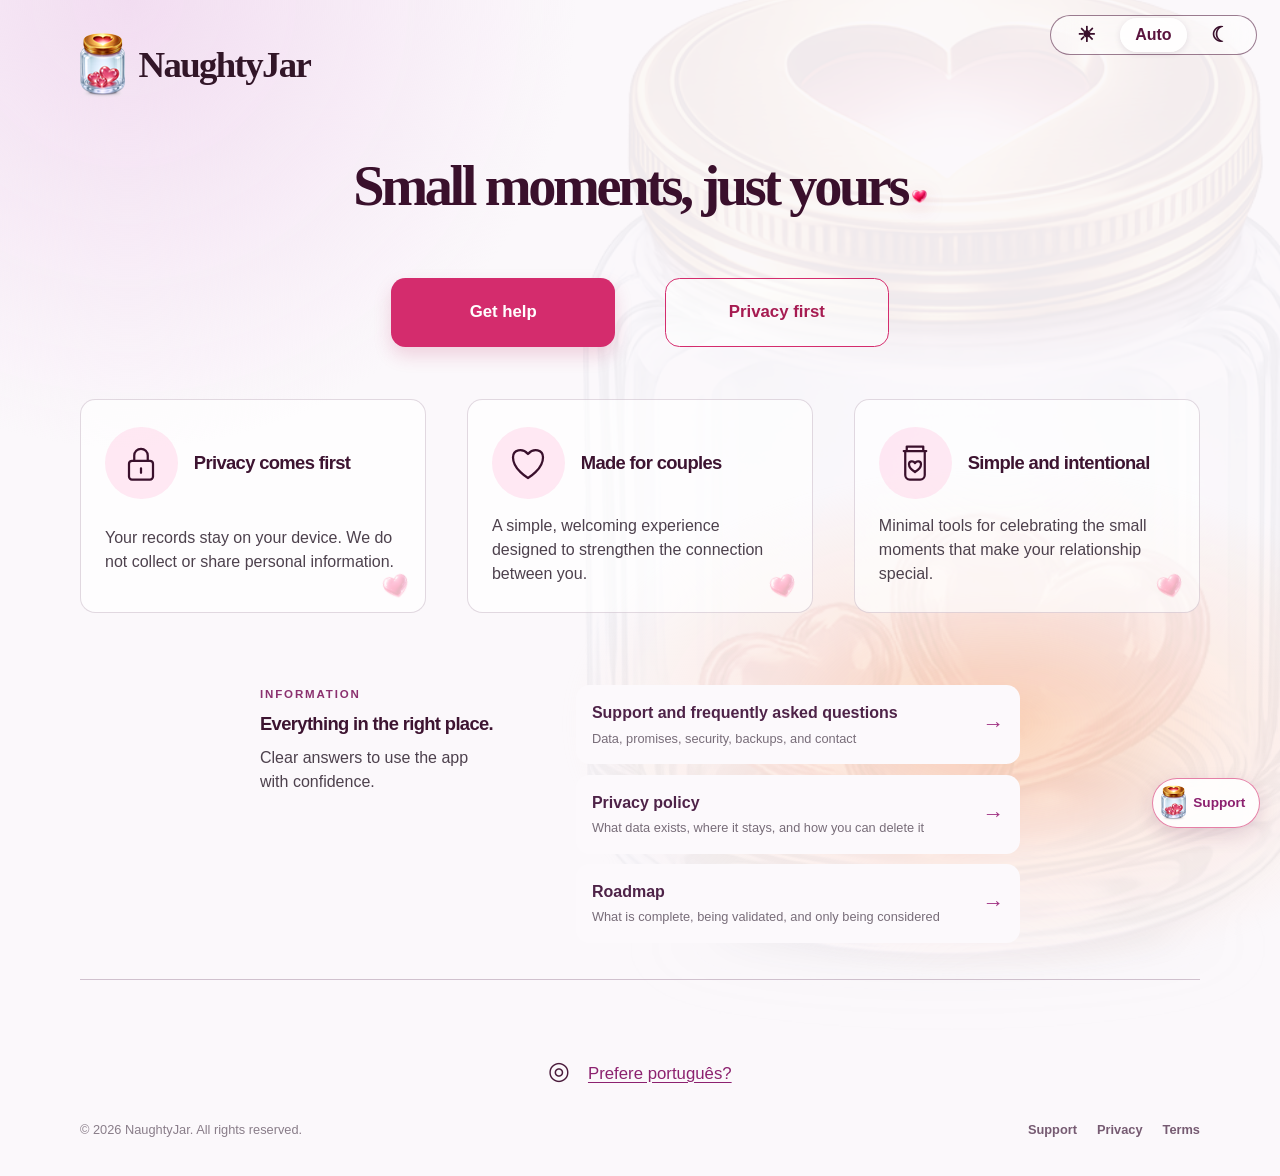
==== en/index.html @ 37265320 "Início de tudo!!" ====
<!doctype html>
<html lang="en">
<head>
  <meta charset="utf-8">
  <meta name="viewport" content="width=device-width, initial-scale=1">
  <meta name="description" content="NaughtyJar — a private way to keep moments, promises, and cycles for two.">
  <meta name="theme-color" content="#8a176f">
  <title>NaughtyJar — Private, just yours</title>
  <link rel="stylesheet" href="../style.css">
  <link rel="icon" type="image/png" href="../img/logo.png">
  <link rel="apple-touch-icon" href="../img/logo.png">
  <script defer src="../theme.js"></script>
</head>
<body>
  <main class="home">
    <header class="home-brand" aria-label="NaughtyJar">
      <img src="../img/logo.png" alt="">
      <span>NaughtyJar</span>
    </header>
    <section class="hero" aria-labelledby="page-title">
      <h1 id="page-title">Small moments, just yours<span class="title-charm"><img src="../img/heart-charm.png" alt=""></span></h1>
      <div class="hero-actions"><a class="button button-primary" href="support.html">Get help</a><a class="button button-secondary" href="privacy.html">Privacy first</a></div>
    </section>
    <section class="feature-grid" aria-label="The essentials">
      <article class="feature-card"><span class="feature-icon"><img src="../img/icon-lock.svg" alt=""></span><div><h2>Privacy comes first</h2><p>Your records stay on your device. We do not collect or share personal information.</p></div><img class="card-charm" src="../img/heart-charm.png" alt=""></article>
      <article class="feature-card"><span class="feature-icon"><img src="../img/icon-heart.svg" alt=""></span><div><h2>Made for couples</h2><p>A simple, welcoming experience designed to strengthen the connection between you.</p></div><img class="card-charm" src="../img/heart-charm.png" alt=""></article>
      <article class="feature-card"><span class="feature-icon"><img src="../img/icon-jar.svg" alt=""></span><div><h2>Simple and intentional</h2><p>Minimal tools for celebrating the small moments that make your relationship special.</p></div><img class="card-charm" src="../img/heart-charm.png" alt=""></article>
    </section>
    <section class="resource-section" aria-labelledby="resources-title">
      <div><p class="eyebrow">INFORMATION</p><h2 id="resources-title">Everything in the right place.</h2><p>Clear answers to use the app with confidence.</p></div>
      <nav class="resource-list" aria-label="Documents in English">
        <a class="document-link" href="support.html"><span><strong>Support and frequently asked questions</strong><small>Data, promises, security, backups, and contact</small></span><span aria-hidden="true">→</span></a>
        <a class="document-link" href="privacy.html"><span><strong>Privacy policy</strong><small>What data exists, where it stays, and how you can delete it</small></span><span aria-hidden="true">→</span></a>
        <a class="document-link" href="roadmap.html"><span><strong>Roadmap</strong><small>What is complete, being validated, and only being considered</small></span><span aria-hidden="true">→</span></a>
      </nav>
    </section>
    <hr class="footer-divider">
    <nav class="language-strip site-language-strip" aria-label="Language"><span aria-hidden="true">◎</span><a href="../index.html" lang="pt-PT">Prefere português?</a></nav>
  </main>
<footer class="site-footer"><span>© 2026 NaughtyJar. All rights reserved.</span><nav aria-label="Legal information"><a href="support.html">Support</a><a href="privacy.html">Privacy</a><a href="terms.html">Terms</a></nav></footer>
</body>
</html>
---- style.css ----
:root {
  color-scheme: light;
  font-family: ui-rounded, "SF Pro Rounded", -apple-system, BlinkMacSystemFont, "Segoe UI", sans-serif;
  line-height: 1.6;
  background: #fbf8fb;
  color: #271c2a;
}

html { overscroll-behavior-y: none; }

* { box-sizing: border-box; }

body {
  min-height: 100vh;
  margin: 0;
  padding: clamp(1.5rem, 2.5vw, 2.5rem) 1.25rem 1.5rem;
  overflow-x: clip;
  background: radial-gradient(circle at 10% 0%, #f2ddf1 0, transparent 28rem), radial-gradient(circle at 100% 90%, #f8e2d8 0, transparent 26rem), #fbf8fb;
}
body:has(.home) { background: radial-gradient(circle at 10% 0%, #f2ddf1 0, transparent 28rem), #fbf8fb; }
body:has(.home)::before { position: fixed; z-index: 0; right: -10rem; bottom: -5rem; width: 55rem; height: 32rem; content: ""; background: radial-gradient(ellipse at center, rgb(249 194 155 / 72%) 0, rgb(255 221 201 / 44%) 36%, transparent 70%); filter: blur(5px); pointer-events: none; }
body:has(.home) > footer { position: relative; z-index: 1; }
.home { position: relative; width: min(100%, 1120px); margin: 0 auto; }
.card { width: min(100%, 960px); margin: 0 auto; }
.home::before { position: absolute; z-index: 0; top: -4.5rem; right: -7rem; width: min(47rem, 57vw); aspect-ratio: 2 / 3; content: ""; background: url("img/jar-watermark.png") center / contain no-repeat; opacity: .055; filter: saturate(.7) blur(.4px); pointer-events: none; }
.home > * { position: relative; z-index: 1; }
.home-brand { display: inline-flex; align-items: center; gap: .85rem; color: #321628; font-family: Georgia, "Times New Roman", serif; font-size: clamp(1.65rem, 3vw, 2.3rem); font-weight: 700; letter-spacing: -.045em; }
.home-brand img { display: block; width: 45px; height: 67px; object-fit: contain; }
.hero { max-width: none; margin: clamp(3rem, 3vw, 3.5rem) auto 3.25rem; text-align: center; }
.brand-mark { display: grid; width: 3rem; height: 3rem; margin-bottom: 1.5rem; place-items: center; border-radius: 1rem; background: linear-gradient(135deg, #8a176f, #ca567f); box-shadow: 0 .7rem 1.8rem rgb(128 32 102 / 25%); color: #fff; font-size: .82rem; font-weight: 800; letter-spacing: .08em; }
.eyebrow { margin: 0 0 .65rem; color: #8b316f; font-size: .72rem; font-weight: 800; letter-spacing: .16em; }
h1, h2 { line-height: 1.12; }
h1 { margin: 0; font-size: clamp(2.35rem, 6vw, 4.6rem); letter-spacing: -.055em; }
.home h1 { color: #3a102c; font-family: Georgia, "Times New Roman", serif; font-size: clamp(3rem, 4.4vw, 4.65rem); font-weight: 700; letter-spacing: -.06em; }
.title-charm { display: inline-block; width: .27em; height: .27em; margin: 0 0 .03em .08em; vertical-align: -.02em; white-space: nowrap; }
.title-charm img { display: block; width: 100%; height: 100%; object-fit: contain; filter: drop-shadow(0 .12em .16em rgb(173 31 97 / 18%)); }
.intro { max-width: none; margin: 1.55rem 0 0; color: #685c69; font-size: 1.08rem; }
.home .intro { max-width: 48rem; margin-right: auto; margin-left: auto; }
.hero-actions { display: flex; flex-wrap: wrap; justify-content: center; gap: 2.3rem; margin: 3.15rem 0 1.35rem; }
.home .hero-actions { gap: 3.1rem; margin: 3.75rem 0 2rem; }
.button { display: inline-flex; align-items: center; justify-content: center; min-width: 14rem; min-height: 4.35rem; padding: 1rem 1.7rem; border: 1px solid transparent; border-radius: .9rem; font-size: 1.05rem; font-weight: 750; text-decoration: none; }
.button-primary { background: #d42c6d; color: #fff; box-shadow: 0 .55rem 1.1rem rgb(190 38 95 / 18%); }
.button-primary:hover { background: #bd215c; }
.button-secondary { border-color: #d42c6d; color: #a61b51; background: rgb(255 255 255 / 52%); }
.button-secondary:hover { background: rgb(255 225 237 / 58%); color: #8f1645; }
.feature-grid { display: grid; grid-template-columns: repeat(3, minmax(0, 1fr)); gap: 2.55rem; margin-bottom: 4.5rem; }
.feature-card { position: relative; display: grid; grid-template-columns: 6.2rem minmax(0, 1fr); gap: 1.45rem; min-height: 13rem; padding: 2.45rem 1.75rem; overflow: hidden; border: 1px solid rgb(98 52 90 / 18%); border-radius: .95rem; background: rgb(255 255 255 / 64%); box-shadow: none; }
.home .feature-card { grid-template-columns: 4.55rem minmax(0, 1fr); grid-template-rows: 4.55rem auto; column-gap: 1rem; row-gap: .9rem; align-items: center; min-height: 12rem; padding: 1.65rem 1.5rem; }
.home .feature-card > div { display: contents; }
.home .feature-card .feature-icon { grid-column: 1; grid-row: 1; }
.home .feature-card h2 { grid-column: 2; grid-row: 1; margin: 0; }
.home .feature-card p { grid-column: 1 / -1; grid-row: 2; }
.feature-icon { display: grid; width: 4.55rem; height: 4.55rem; place-items: center; border-radius: 50%; background: rgb(255 207 228 / 45%); }
.feature-icon img { width: 3rem; height: 3rem; }
.feature-card h2, .resource-section h2 { margin: .25rem 0 .7rem; color: #3d1431; font-size: 1.15rem; letter-spacing: -.035em; }
.feature-card p, .resource-section > div > p:last-child { margin: 0; color: #4d414d; font-size: 1rem; line-height: 1.5; }
.card-charm { position: absolute; right: 1rem; bottom: .8rem; width: 1.65rem; height: 1.65rem; object-fit: contain; opacity: .28; transform: rotate(-15deg); }
.resource-section { display: grid; grid-template-columns: minmax(0, .7fr) minmax(0, 1.3fr); gap: clamp(1.5rem, 6vw, 5rem); align-items: start; }
.home .resource-section { width: min(100%, 760px); margin-right: auto; margin-left: auto; }
.home .footer-divider { width: 100%; margin-top: 2.25rem; }
.resource-list { display: grid; gap: .65rem; }
.footer-divider { width: 100%; height: 50px; margin: 0 auto; border: 0; border-top: 1px solid rgb(98 52 90 / 28%); }
.language-strip { display: flex; flex-wrap: wrap; gap: .45rem 1rem; margin-top: 3rem; padding-top: 1.2rem; border-top: 1px solid rgb(98 52 90 / 12%); color: #786d79; font-size: .9rem; }
.site-language-strip { width: 100%; justify-content: center; gap: .6rem 1.1rem; margin: 2rem auto 0; padding-top: 0; border-top: 0; font-size: 1rem; }
.site-language-strip span { color: #4a1b3b; font-size: 1.55rem; line-height: .8; }
.site-language-strip a:first-of-type { font-size: 1.05rem; font-weight: 500; text-decoration: underline; text-underline-offset: .18em; }
.language-strip a { color: #8c216f; font-weight: 700; text-decoration: none; }
.language-grid { display: grid; grid-template-columns: repeat(2, minmax(0, 1fr)); gap: 1rem; }
.language-card, .card { border: 1px solid rgb(98 52 90 / 12%); border-radius: 1.4rem; background: rgb(255 255 255 / 80%); box-shadow: 0 1rem 3rem rgb(60 24 55 / 7%); }
.language-card { padding: clamp(1.25rem, 3vw, 2rem); }
.language-heading { display: flex; align-items: center; gap: .9rem; margin-bottom: 1.45rem; }
.language-heading h2 { margin: 0; font-size: 1.25rem; letter-spacing: -.025em; }
.language-heading p { margin: .15rem 0 0; color: #837784; font-size: .9rem; }
.flag { display: grid; width: 2.55rem; height: 2.55rem; place-items: center; border-radius: 50%; background: #f6eaf4; color: #8b316f; font-size: .7rem; font-weight: 800; }
nav { display: grid; gap: .65rem; }
.document-link { display: flex; align-items: center; justify-content: space-between; gap: 1rem; padding: .95rem 1rem; border-radius: .85rem; background: #fcf9fc; color: #4e2348; text-decoration: none; transition: background .18s ease, transform .18s ease; }
.document-link:hover { background: #f4e8f2; transform: translateX(.2rem); }
.document-link strong, .document-link small { display: block; }
.document-link small { margin-top: .16rem; color: #786d79; font-size: .8rem; }
.document-link > span:last-child { color: #a13484; font-size: 1.35rem; }
footer { width: min(100%, 1120px); margin: 2rem auto 0; color: #897d89; font-size: .8rem; }
.site-footer { display: flex; align-items: center; justify-content: space-between; gap: 1rem 2rem; padding-bottom: .75rem; }
.site-footer nav { display: flex; flex-wrap: wrap; gap: 1.25rem; }
footer a { color: #765b72; font-weight: 700; text-decoration: none; }
.footer-pending { color: #897d89; cursor: default; }
footer a:hover { color: #8c216f; }

.theme-control { position: fixed; z-index: 10; top: .95rem; right: max(1.5rem, calc((100vw - 1500px) / 2)); display: flex; width: 12.9rem; height: 2.45rem; gap: 0; padding: .12rem; border: 1px solid rgb(83 32 66 / 58%); border-radius: 99rem; background: rgb(255 255 255 / 46%); box-shadow: none; backdrop-filter: blur(14px); }
.theme-control button { flex: 1; display: grid; min-width: 0; height: 100%; padding: 0; place-items: center; border: 0; border-radius: 99rem; background: transparent; color: #3a102c; cursor: pointer; font: 700 1rem/1 -apple-system, BlinkMacSystemFont, "Segoe UI", sans-serif; }
.theme-control button:first-child, .theme-control button:last-child { font-size: 1.3rem; }
.theme-control button:hover { color: #8a176f; }
.theme-control button[aria-pressed="true"] { background: rgb(255 255 255 / 88%); color: #5a143e; box-shadow: 0 .1rem .4rem rgb(60 24 55 / 12%); }
.theme-control button:focus-visible { outline: 2px solid #a13484; outline-offset: 2px; }
.kofi-floating { position: fixed; z-index: 9; right: 1.25rem; bottom: 4.5rem; display: inline-flex; align-items: center; gap: .45rem; min-height: 2.8rem; padding: .35rem .85rem .35rem .5rem; border: 1px solid rgb(212 44 109 / 60%); border-radius: 999px; background: rgb(255 255 255 / 88%); box-shadow: 0 .45rem 1.2rem rgb(100 30 80 / 16%); color: #8c216f; font-size: .85rem; font-weight: 750; text-decoration: none; backdrop-filter: blur(10px); }
.kofi-floating img { width: 1.55rem; height: 2.3rem; object-fit: contain; }
.kofi-floating:hover { background: #fff0f6; transform: translateY(-1px); }

/* Privacy and support pages */
.document-page { position: relative; width: min(100%, 1400px); margin: 0 auto; }
.document-page::before { position: absolute; z-index: 0; top: -4rem; right: -6rem; width: min(38rem, 52vw); aspect-ratio: 2 / 3; content: ""; background: url("img/jar-watermark.png") center / contain no-repeat; opacity: .035; filter: saturate(.7) blur(.4px); pointer-events: none; }
.document-page > * { position: relative; z-index: 1; }
.document-header { position: relative; max-width: 1120px; margin: 0 auto 4rem; }
.document-header::before { display: flex; min-height: 67px; align-items: center; padding-left: calc(45px + .85rem); content: "NaughtyJar"; background: url("img/logo.png") left center / 45px 67px no-repeat; color: #321628; font-family: Georgia, "Times New Roman", serif; font-size: clamp(1.65rem, 3vw, 2.3rem); font-weight: 700; letter-spacing: -.045em; }
.document-header .back-link { position: fixed; z-index: 10; top: .95rem; left: max(1.5rem, calc((100vw - 1500px) / 2)); display: inline-flex; min-height: 2.45rem; align-items: center; padding: .45rem .8rem; border: 1px solid rgb(98 52 90 / 18%); border-radius: 99rem; background: rgb(255 255 255 / 72%); box-shadow: 0 .25rem .9rem rgb(60 24 55 / 8%); backdrop-filter: blur(12px); color: #6d4668; font-size: 0; font-weight: 700; text-decoration: none; }
.document-header .back-link::after { font-size: .85rem; }
html[lang="pt-PT"] .document-header .back-link::after { content: "← Voltar"; }
html[lang="en"] .document-header .back-link::after { content: "← Back"; }
.document-header .back-link:hover { border-color: #d42c6d; background: rgb(255 225 237 / 58%); color: #a61b51; }
.document-header .back-link:focus-visible { outline: 2px solid #d42c6d; outline-offset: .35rem; }
.document-title-row .document-brand { display: none; }
.back-link { color: #765b72; font-size: .9rem; font-weight: 700; text-decoration: none; }
.back-link:hover { color: #8c216f; }
.document-title-row { display: flex; align-items: center; justify-content: flex-end; gap: 1rem; margin: 1rem 0 1.35rem; }
.document-brand { display: flex; align-items: center; gap: .65rem; }
.document-brand img { display: block; width: 45px; height: 67px; object-fit: contain; }
.document-brand span { color: #8b316f; font-size: .72rem; font-weight: 800; letter-spacing: .14em; }
.language-link { padding: .45rem .75rem; border: 1px solid rgb(98 52 90 / 15%); border-radius: 99rem; color: #6d4668; font-size: .85rem; font-weight: 700; text-decoration: none; }
.language-link:hover { background: #f4e8f2; color: #8c216f; }
.document-header h1 { margin: 0; color: #3a102c; font-family: Georgia, "Times New Roman", serif; font-size: clamp(3rem, 5.2vw, 5.1rem); letter-spacing: -.065em; }
.document-intro { max-width: 48rem; margin: 1.25rem 0 .85rem; color: #685c69; font-size: 1.1rem; }
.document-header small { color: #7e727e; }
.document-content { max-width: 1120px; margin: 0 auto; padding: clamp(1.7rem, 4vw, 3.1rem); border: 1px solid rgb(98 52 90 / 16%); border-radius: 1rem; background: rgb(255 255 255 / 66%); box-shadow: none; }
.document-page + .footer-divider { margin-top: 4rem; }
.document-content h2 { margin: 2rem 0 .55rem; color: #4b2548; font-size: 1.22rem; letter-spacing: -.025em; }
.document-content h2:first-child { margin-top: 0; }
.document-content p { margin: .55rem 0; }
.document-content a { color: #8c216f; font-weight: 650; }
.document-content a.button-primary { color: #fff; }
.faq details { padding: .9rem 0; border-bottom: 1px solid rgb(98 52 90 / 11%); }
.faq details:last-of-type { border-bottom: 0; }
.faq summary { cursor: pointer; color: #4b2548; font-weight: 750; }
.faq summary::marker { color: #a13484; }
.faq details p { margin: .65rem 0 .05rem; color: #5f535f; }
.faq code { padding: .12rem .32rem; border-radius: .32rem; background: #f3e9f1; color: #6e215d; font-size: .9em; }
.roadmap ul { margin: .55rem 0 1.5rem; padding-left: 1.25rem; }
.roadmap li { margin: .5rem 0; }

.card { max-width: 760px; padding: clamp(1.5rem, 5vw, 3.25rem); }
.card > p:first-child { margin-top: 0; font-size: .92rem; }
.card h1 { margin: .8rem 0 .45rem; font-size: clamp(2.15rem, 6vw, 3.6rem); color: #762466; }
.card h2 { margin: 2rem 0 .55rem; color: #4b2548; font-size: 1.22rem; }
.card p { margin: .55rem 0; }
.card a { color: #8c216f; font-weight: 650; }
small { color: #7e727e; }

@media (max-width: 760px) { .intro { white-space: normal; } }
@media (max-width: 1050px) { .feature-grid { gap: 1rem; } .feature-card { grid-template-columns: 1fr; min-height: auto; } .feature-icon { width: 3.8rem; height: 3.8rem; font-size: 2rem; } }
@media (max-width: 720px) { .feature-grid, .resource-section { grid-template-columns: 1fr; } .feature-grid { gap: .75rem; } .home h1 { font-size: clamp(2.75rem, 11vw, 4.6rem); } .hero { margin-top: 4.75rem; text-align: left; } .hero-actions { justify-content: flex-start; gap: .75rem; } .button { min-width: 0; min-height: 3.25rem; } .site-language-strip { justify-content: flex-start; } }
@media (max-width: 620px) { .language-grid { grid-template-columns: 1fr; } .home::before, .document-page::before { top: 1rem; right: -7rem; width: 28rem; opacity: .035; } .home-brand { font-size: 1.55rem; } .home-brand img { width: 45px; height: 67px; } .document-header::before { min-height: 67px; padding-left: calc(45px + .85rem); background-size: 45px 67px; font-size: 1.55rem; } .document-header .back-link { top: .65rem; left: .65rem; } .hero { margin-bottom: 2.5rem; padding-top: 0; } .feature-card { padding: 1.45rem; } .theme-control { top: .65rem; right: .65rem; } .site-footer { align-items: flex-start; flex-direction: column; } }

@media (prefers-color-scheme: dark) 
{
  :root { color-scheme: dark; background: #1e1620; color: #f6edf6; }
  body { background: radial-gradient(circle at 10% 0%, #41253e 0, transparent 28rem), #1e1620; }
  .language-card, .card { border-color: rgb(255 218 247 / 12%); background: rgb(48 34 50 / 90%); box-shadow: none; }
  .feature-card { border-color: rgb(255 218 247 / 12%); background: rgb(48 34 50 / 72%); }
  .intro, .language-heading p, .document-link small, small { color: #c5b7c4; }
  .document-link { background: #3c2a3d; color: #f6edf6; }
  .document-link:hover { background: #4a3149; }
  .flag { background: #4b2d47; color: #ffc7ef; }
  .card h1, .card h2 { color: #ffc6ee; }
  .card a, .document-link > span:last-child { color: #ffafe1; }
  .button-primary { background: #c448a1; color: #241522; }
  .document-content a.button-primary { color: #241522; }
  .button-primary:hover { background: #e266bb; }
  .button-secondary { border-color: rgb(255 218 247 / 16%); background: #3c2a3d; color: #ffafe1; }
  .button-secondary:hover { background: #4a3149; }
  .feature-card h2, .resource-section h2, .faq summary, .home h1, .document-header h1 { color: #ffc6ee; }
  .feature-card p, .resource-section > div > p:last-child, .faq details p { color: #c5b7c4; }
  .faq details, .footer-divider { border-color: rgb(255 218 247 / 12%); }
  .faq code { background: #4a3149; color: #ffafe1; }
  .back-link, .document-intro, .document-header small { color: #c5b7c4; }
  .back-link:hover, .language-link { color: #ffafe1; }
  .language-link { border-color: rgb(255 218 247 / 16%); }
  .language-link:hover { background: #4a3149; }
  .document-brand span, .document-content a { color: #ffafe1; }
  footer a { color: #ffafe1; }
  .home-brand, .document-header::before { color: #fff0fa; }
  .eyebrow { color: #ffafe1; }
  .language-strip, footer, .footer-pending { color: #dbcada; }
  .language-strip a { color: #ffafe1; }
  .document-header .back-link { border-color: rgb(255 218 247 / 28%); background: rgb(48 34 50 / 82%); box-shadow: none; color: #ffafe1; }
  .document-content { border-color: rgb(255 218 247 / 12%); background: rgb(48 34 50 / 90%); box-shadow: none; }
  .kofi-floating { border-color: rgb(255 175 225 / 55%); background: rgb(48 34 50 / 90%); color: #ffafe1; box-shadow: none; }
  .kofi-floating:hover { background: #4a3149; }
  .document-content h2 { color: #ffc6ee; }
  .home::before { opacity: .09; }
  .site-language-strip span { color: #ffafe1; }
  body:has(.home)::before { display: none; }
}

/* An explicit appearance choice takes priority over the device setting. */
html[data-theme="dark"] { color-scheme: dark; background: #1e1620; color: #f6edf6; }
html[data-theme="dark"] body { background: radial-gradient(circle at 10% 0%, #41253e 0, transparent 28rem), #1e1620; }
html[data-theme="dark"] .language-card, html[data-theme="dark"] .card { border-color: rgb(255 218 247 / 12%); background: rgb(48 34 50 / 90%); box-shadow: none; }
html[data-theme="dark"] .feature-card { border-color: rgb(255 218 247 / 12%); background: rgb(48 34 50 / 72%); }
html[data-theme="dark"] .intro, html[data-theme="dark"] .language-heading p, html[data-theme="dark"] .document-link small, html[data-theme="dark"] small { color: #c5b7c4; }
html[data-theme="dark"] .document-link { background: #3c2a3d; color: #f6edf6; }
html[data-theme="dark"] .document-link:hover, html[data-theme="dark"] .button-secondary:hover, html[data-theme="dark"] .language-link:hover { background: #4a3149; }
html[data-theme="dark"] .flag { background: #4b2d47; color: #ffc7ef; }
html[data-theme="dark"] .card h1, html[data-theme="dark"] .card h2, html[data-theme="dark"] .feature-card h2, html[data-theme="dark"] .resource-section h2, html[data-theme="dark"] .faq summary, html[data-theme="dark"] .document-content h2, html[data-theme="dark"] .home h1, html[data-theme="dark"] .document-header h1 { color: #ffc6ee; }
html[data-theme="dark"] .card a, html[data-theme="dark"] .document-link > span:last-child, html[data-theme="dark"] .back-link:hover, html[data-theme="dark"] .language-link, html[data-theme="dark"] .document-brand span, html[data-theme="dark"] .document-content a, html[data-theme="dark"] footer a { color: #ffafe1; }
html[data-theme="dark"] .button-primary { background: #e05a92; color: #241522; }
html[data-theme="dark"] .document-content a.button-primary { color: #241522; }
html[data-theme="dark"] .button-primary:hover { background: #ed77a7; }
html[data-theme="dark"] .button-secondary { border-color: rgb(255 218 247 / 16%); background: #3c2a3d; color: #ffafe1; }
html[data-theme="dark"] .feature-card p, html[data-theme="dark"] .resource-section > div > p:last-child, html[data-theme="dark"] .faq details p, html[data-theme="dark"] .back-link, html[data-theme="dark"] .document-intro, html[data-theme="dark"] .document-header small { color: #c5b7c4; }
html[data-theme="dark"] .faq details, html[data-theme="dark"] .footer-divider { border-color: rgb(255 218 247 / 12%); }
html[data-theme="dark"] .faq code { background: #4a3149; color: #ffafe1; }
html[data-theme="dark"] .language-link { border-color: rgb(255 218 247 / 16%); }
html[data-theme="dark"] .document-content { border-color: rgb(255 218 247 / 12%); background: rgb(48 34 50 / 90%); box-shadow: none; }
html[data-theme="dark"] .kofi-floating { border-color: rgb(255 175 225 / 55%); background: rgb(48 34 50 / 90%); color: #ffafe1; box-shadow: none; }
html[data-theme="dark"] .kofi-floating:hover { background: #4a3149; }
html[data-theme="dark"] .theme-control { border-color: rgb(255 218 247 / 35%); background: rgb(48 34 50 / 78%); box-shadow: none; }
html[data-theme="dark"] .theme-control button { color: #e6d8e4; }
html[data-theme="dark"] .theme-control button:hover { color: #ffafe1; }
html[data-theme="dark"] .theme-control button[aria-pressed="true"] { background: rgb(91 57 86 / 92%); color: #fff; box-shadow: none; }
html[data-theme="dark"] .home::before { opacity: .09; }
html[data-theme="dark"] .site-language-strip span { color: #ffafe1; }
html[data-theme="dark"] body:has(.home)::before { display: none; }
html[data-theme="dark"] .home-brand, html[data-theme="dark"] .document-header::before { color: #fff0fa; }
html[data-theme="dark"] .eyebrow { color: #ffafe1; }
html[data-theme="dark"] .language-strip, html[data-theme="dark"] footer, html[data-theme="dark"] .footer-pending { color: #dbcada; }
html[data-theme="dark"] .language-strip a { color: #ffafe1; }
html[data-theme="dark"] .document-header .back-link { border-color: rgb(255 218 247 / 28%); background: rgb(48 34 50 / 82%); box-shadow: none; color: #ffafe1; }

html[data-theme="light"] { color-scheme: light; background: #fbf8fb; color: #271c2a; }
html[data-theme="light"] body { background: radial-gradient(circle at 10% 0%, #f2ddf1 0, transparent 28rem), radial-gradient(circle at 100% 90%, #f8e2d8 0, transparent 26rem), #fbf8fb; }
html[data-theme="light"] .language-card, html[data-theme="light"] .card { border-color: rgb(98 52 90 / 12%); background: rgb(255 255 255 / 80%); box-shadow: 0 1rem 3rem rgb(60 24 55 / 7%); }
html[data-theme="light"] .feature-card { border-color: rgb(98 52 90 / 12%); background: rgb(255 255 255 / 62%); }
html[data-theme="light"] .intro, html[data-theme="light"] .language-heading p, html[data-theme="light"] .document-link small, html[data-theme="light"] small { color: #685c69; }
html[data-theme="light"] .document-link { background: #fcf9fc; color: #4e2348; }
html[data-theme="light"] .document-link:hover { background: #f4e8f2; }
html[data-theme="light"] .flag { background: #f6eaf4; color: #8b316f; }
html[data-theme="light"] .card h1 { color: #762466; }
html[data-theme="light"] .card h2, html[data-theme="light"] .feature-card h2, html[data-theme="light"] .resource-section h2, html[data-theme="light"] .faq summary, html[data-theme="light"] .document-content h2 { color: #4b2548; }
html[data-theme="light"] .card a, html[data-theme="light"] .document-link > span:last-child, html[data-theme="light"] .back-link:hover, html[data-theme="light"] .language-link, html[data-theme="light"] .document-brand span, html[data-theme="light"] .document-content a, html[data-theme="light"] footer a { color: #8c216f; }
html[data-theme="light"] .button-primary { background: #d42c6d; color: #fff; }
html[data-theme="light"] .document-content a.button-primary { color: #fff; }
html[data-theme="light"] .button-primary:hover { background: #bd215c; }
html[data-theme="light"] .button-secondary { border-color: #d42c6d; background: rgb(255 255 255 / 52%); color: #a61b51; }
html[data-theme="light"] .button-secondary:hover { background: rgb(255 225 237 / 58%); }
html[data-theme="light"] .feature-card p, html[data-theme="light"] .resource-section > div > p:last-child, html[data-theme="light"] .faq details p, html[data-theme="light"] .back-link, html[data-theme="light"] .document-intro, html[data-theme="light"] .document-header small { color: #685c69; }
html[data-theme="light"] .faq details, html[data-theme="light"] .footer-divider { border-color: rgb(98 52 90 / 12%); }
html[data-theme="light"] .faq code { background: #f3e9f1; color: #6e215d; }
html[data-theme="light"] .language-link { border-color: rgb(98 52 90 / 15%); }
html[data-theme="light"] .document-content { border-color: rgb(98 52 90 / 12%); background: rgb(255 255 255 / 80%); box-shadow: 0 1rem 3rem rgb(60 24 55 / 7%); }
html[data-theme="light"] .theme-control { border-color: rgb(83 32 66 / 58%); background: rgb(255 255 255 / 46%); box-shadow: none; }
html[data-theme="light"] .theme-control button { color: #3a102c; }
html[data-theme="light"] .theme-control button:hover { color: #8a176f; }
html[data-theme="light"] .theme-control button[aria-pressed="true"] { background: rgb(255 255 255 / 88%); color: #5a143e; box-shadow: 0 .1rem .4rem rgb(60 24 55 / 12%); }
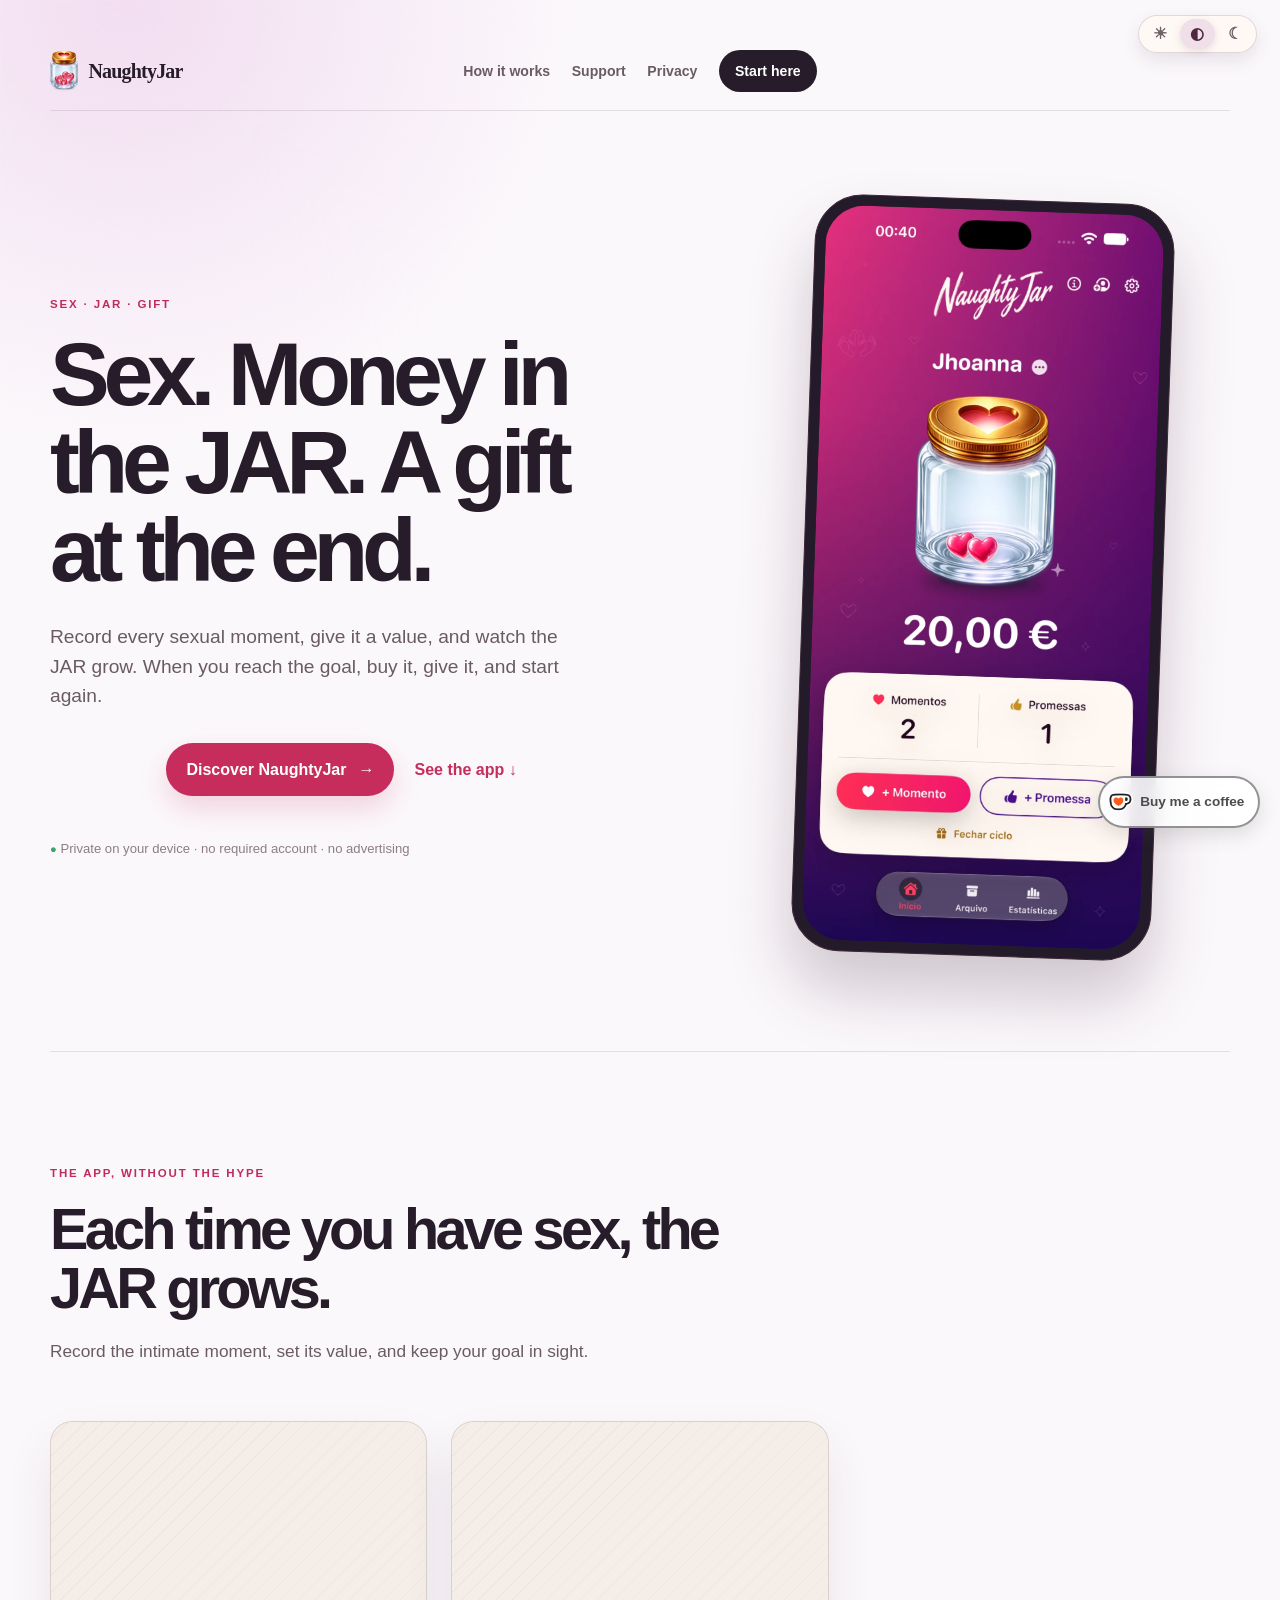
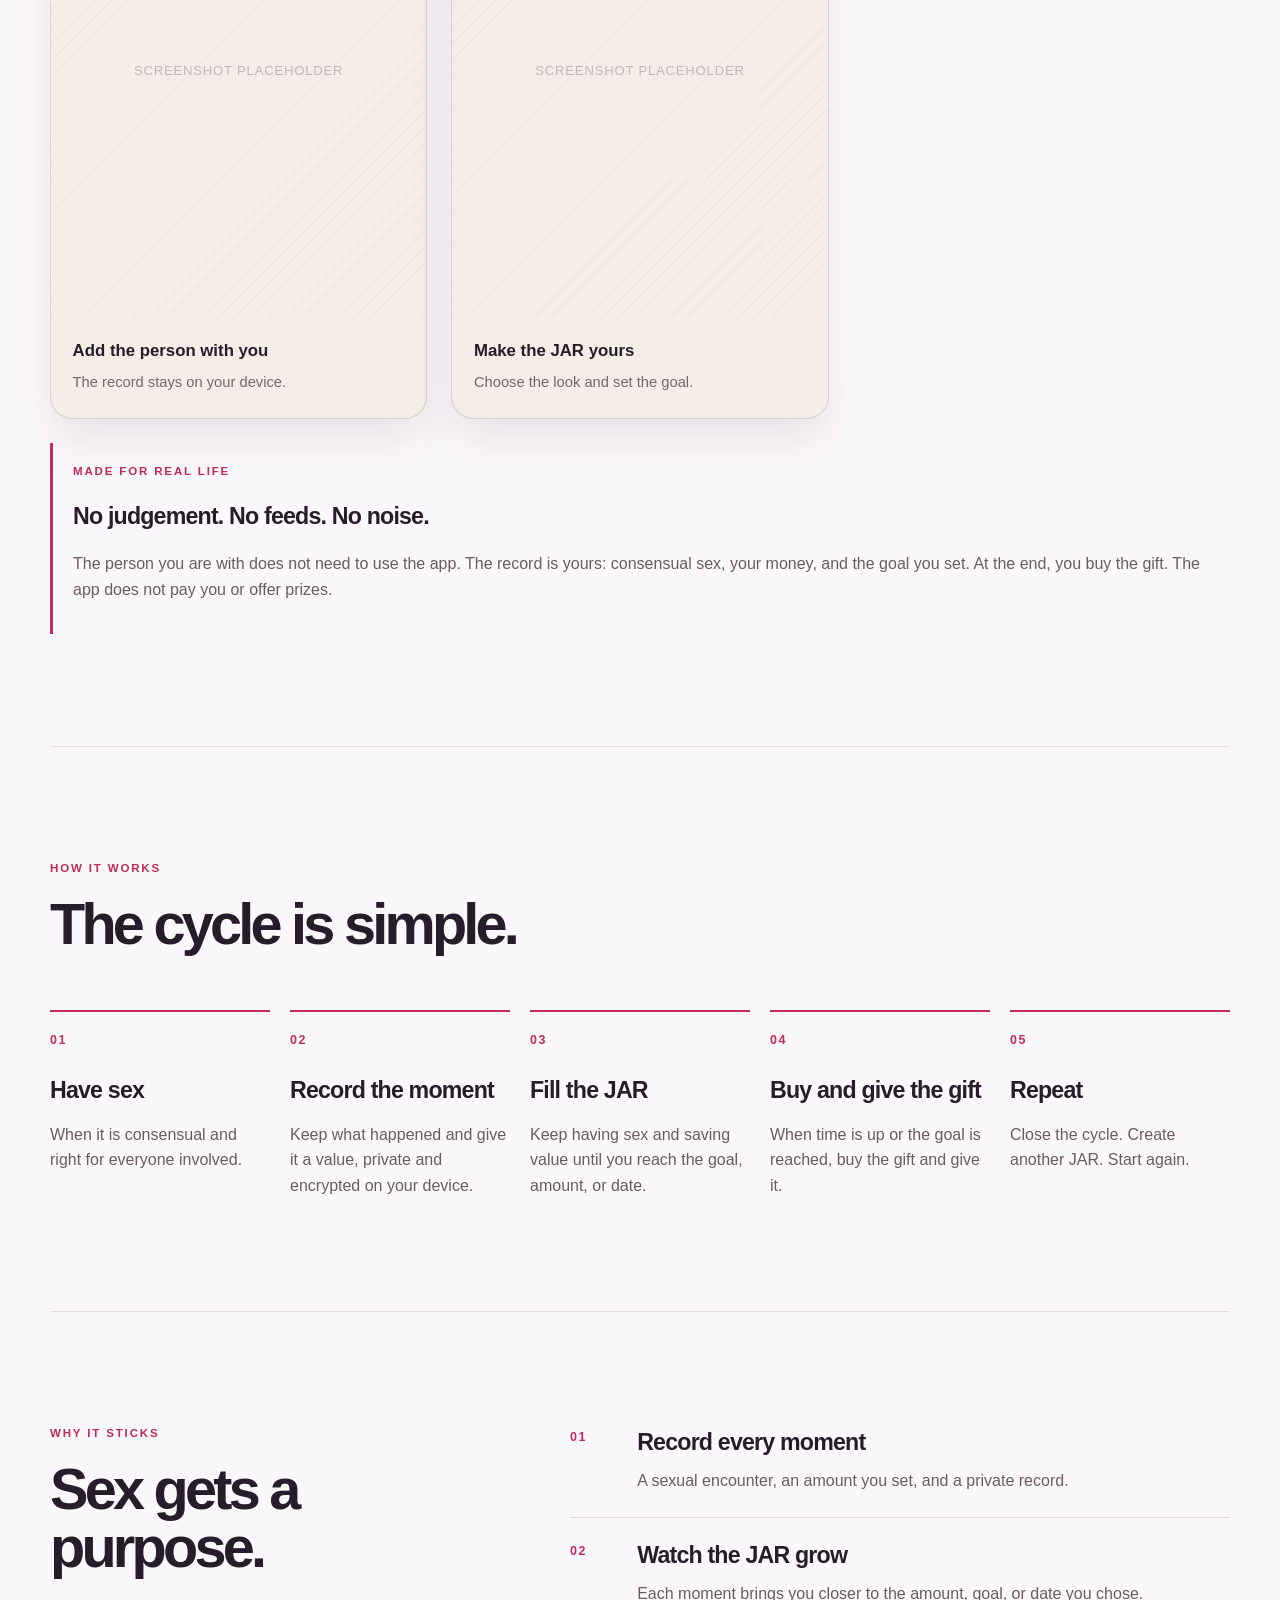
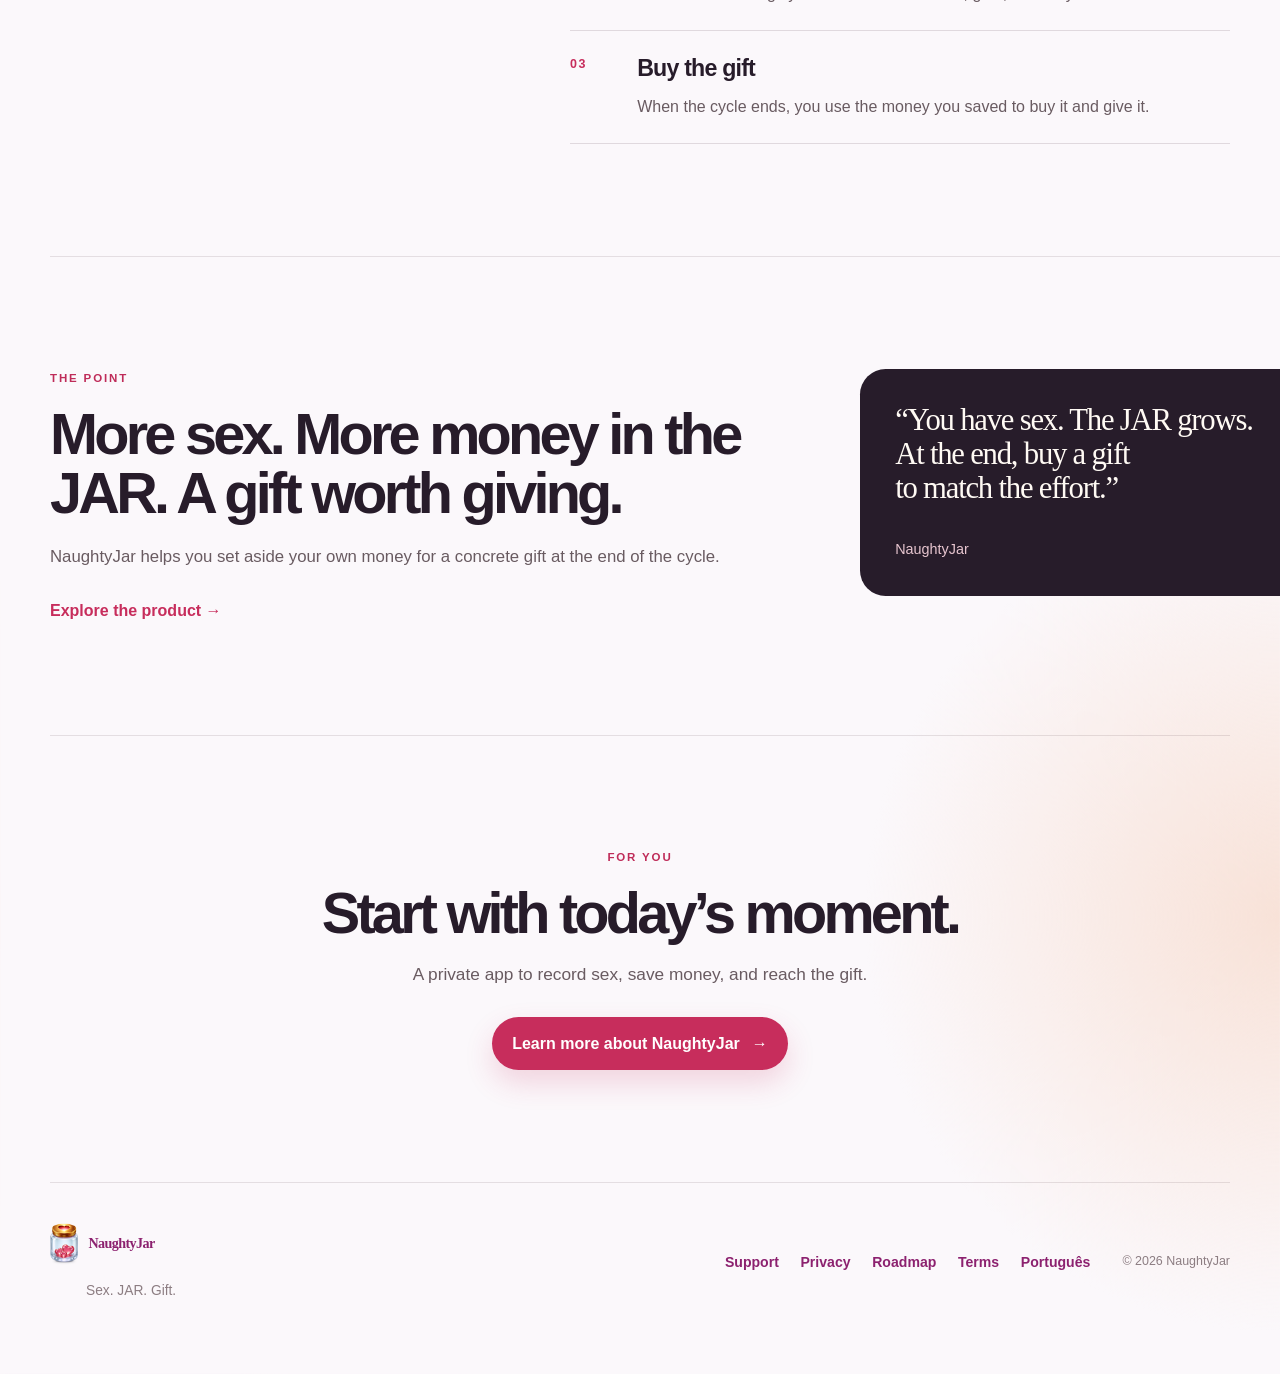
==== commit ae14b350: "Add files via upload" ====
--- a/en/index.html
+++ b/en/index.html
@@ -3,40 +3,23 @@
 <head>
   <meta charset="utf-8">
   <meta name="viewport" content="width=device-width, initial-scale=1">
-  <meta name="description" content="NaughtyJar — a private way to keep moments, promises, and cycles for two.">
-  <meta name="theme-color" content="#8a176f">
-  <title>NaughtyJar — Private, just yours</title>
+  <meta name="description" content="NaughtyJar — sex, money in the JAR, a gift at the end. Your private ritual.">
+  <meta name="theme-color" content="#fffaf4">
+  <title>NaughtyJar — Sex. Money in the JAR. A gift at the end.</title>
   <link rel="stylesheet" href="../style.css">
   <link rel="icon" type="image/png" href="../img/logo.png">
-  <link rel="apple-touch-icon" href="../img/logo.png">
   <script defer src="../theme.js"></script>
 </head>
 <body>
-  <main class="home">
-    <header class="home-brand" aria-label="NaughtyJar">
-      <img src="../img/logo.png" alt="">
-      <span>NaughtyJar</span>
-    </header>
-    <section class="hero" aria-labelledby="page-title">
-      <h1 id="page-title">Small moments, just yours<span class="title-charm"><img src="../img/heart-charm.png" alt=""></span></h1>
-      <div class="hero-actions"><a class="button button-primary" href="support.html">Get help</a><a class="button button-secondary" href="privacy.html">Privacy first</a></div>
-    </section>
-    <section class="feature-grid" aria-label="The essentials">
-      <article class="feature-card"><span class="feature-icon"><img src="../img/icon-lock.svg" alt=""></span><div><h2>Privacy comes first</h2><p>Your records stay on your device. We do not collect or share personal information.</p></div><img class="card-charm" src="../img/heart-charm.png" alt=""></article>
-      <article class="feature-card"><span class="feature-icon"><img src="../img/icon-heart.svg" alt=""></span><div><h2>Made for couples</h2><p>A simple, welcoming experience designed to strengthen the connection between you.</p></div><img class="card-charm" src="../img/heart-charm.png" alt=""></article>
-      <article class="feature-card"><span class="feature-icon"><img src="../img/icon-jar.svg" alt=""></span><div><h2>Simple and intentional</h2><p>Minimal tools for celebrating the small moments that make your relationship special.</p></div><img class="card-charm" src="../img/heart-charm.png" alt=""></article>
-    </section>
-    <section class="resource-section" aria-labelledby="resources-title">
-      <div><p class="eyebrow">INFORMATION</p><h2 id="resources-title">Everything in the right place.</h2><p>Clear answers to use the app with confidence.</p></div>
-      <nav class="resource-list" aria-label="Documents in English">
-        <a class="document-link" href="support.html"><span><strong>Support and frequently asked questions</strong><small>Data, promises, security, backups, and contact</small></span><span aria-hidden="true">→</span></a>
-        <a class="document-link" href="privacy.html"><span><strong>Privacy policy</strong><small>What data exists, where it stays, and how you can delete it</small></span><span aria-hidden="true">→</span></a>
-        <a class="document-link" href="roadmap.html"><span><strong>Roadmap</strong><small>What is complete, being validated, and only being considered</small></span><span aria-hidden="true">→</span></a>
-      </nav>
-    </section>
-    <hr class="footer-divider">
-    <nav class="language-strip site-language-strip" aria-label="Language"><span aria-hidden="true">◎</span><a href="../index.html" lang="pt-PT">Prefere português?</a></nav>
+  <main class="landing">
+    <nav class="landing-nav" aria-label="Main navigation"><a class="landing-wordmark" href="index.html"><img src="../img/logo.png" alt=""><span>NaughtyJar</span></a><div class="landing-nav-links"><a href="#how-it-works">How it works</a><a href="support.html">Support</a><a href="privacy.html">Privacy</a><a class="nav-cta" href="#start">Start here</a></div></nav>
+    <section class="landing-hero" aria-labelledby="hero-title"><div class="hero-copy"><p class="eyebrow">SEX · JAR · GIFT</p><h1 id="hero-title">Sex. Money in the JAR. A gift at the end.</h1><p class="hero-lede">Record every sexual moment, give it a value, and watch the JAR grow. When you reach the goal, buy it, give it, and start again.</p><div class="hero-actions"><a class="landing-button landing-button-primary" href="#start">Discover NaughtyJar <span aria-hidden="true">→</span></a><a class="text-link" href="#product">See the app <span aria-hidden="true">↓</span></a></div><p class="quiet-proof"><span aria-hidden="true">●</span> Private on your device · no required account · no advertising</p></div><div class="hero-product" aria-label="NaughtyJar home screen"><div class="device-frame"><img src="../img/app-screens/home-active.webp" alt="NaughtyJar home screen with Jhoanna, moments, and promises"></div></div></section>
+    <section class="product-section" id="product" aria-labelledby="product-title"><div class="section-heading"><p class="eyebrow">THE APP, WITHOUT THE HYPE</p><h2 id="product-title">Each time you have sex, the JAR grows.</h2><p>Record the intimate moment, set its value, and keep your goal in sight.</p></div><div class="screen-grid"><figure class="screen-card screen-card-tall"><div class="screen-placeholder" aria-hidden="true"><span>Screenshot placeholder</span></div><figcaption><strong>Add the person with you</strong><span>The record stays on your device.</span></figcaption></figure><figure class="screen-card screen-card-tall"><div class="screen-placeholder" aria-hidden="true"><span>Screenshot placeholder</span></div><figcaption><strong>Make the JAR yours</strong><span>Choose the look and set the goal.</span></figcaption></figure><div class="product-note"><p class="eyebrow">MADE FOR REAL LIFE</p><h3>No judgement. No feeds. No noise.</h3><p>The person you are with does not need to use the app. The record is yours: consensual sex, your money, and the goal you set. At the end, you buy the gift. The app does not pay you or offer prizes.</p></div></div></section>
+    <section class="how-section" id="how-it-works" aria-labelledby="how-title"><div class="section-heading"><p class="eyebrow">HOW IT WORKS</p><h2 id="how-title">The cycle is simple.</h2></div><div class="step-grid"><article><span class="step-number">01</span><h3>Have sex</h3><p>When it is consensual and right for everyone involved.</p></article><article><span class="step-number">02</span><h3>Record the moment</h3><p>Keep what happened and give it a value, private and encrypted on your device.</p></article><article><span class="step-number">03</span><h3>Fill the JAR</h3><p>Keep having sex and saving value until you reach the goal, amount, or date.</p></article><article><span class="step-number">04</span><h3>Buy and give the gift</h3><p>When time is up or the goal is reached, buy the gift and give it.</p></article><article><span class="step-number">05</span><h3>Repeat</h3><p>Close the cycle. Create another JAR. Start again.</p></article></div></section>
+    <section class="benefits-section" aria-labelledby="benefits-title"><div class="benefit-intro"><p class="eyebrow">WHY IT STICKS</p><h2 id="benefits-title">Sex gets a purpose.</h2></div><div class="benefit-list"><article><span>01</span><div><h3>Record every moment</h3><p>A sexual encounter, an amount you set, and a private record.</p></div></article><article><span>02</span><div><h3>Watch the JAR grow</h3><p>Each moment brings you closer to the amount, goal, or date you chose.</p></div></article><article><span>03</span><div><h3>Buy the gift</h3><p>When the cycle ends, you use the money you saved to buy it and give it.</p></div></article></div></section>
+    <section class="daily-section" aria-labelledby="daily-title"><div class="daily-copy"><p class="eyebrow">THE POINT</p><h2>More sex. More money in the JAR. A gift worth giving.</h2><p>NaughtyJar helps you set aside your own money for a concrete gift at the end of the cycle.</p><a class="text-link" href="support.html">Explore the product <span aria-hidden="true">→</span></a></div><div class="daily-quote"><p>“You have sex. The JAR grows.<br>At the end, buy a gift<br>to match the effort.”</p><span>NaughtyJar</span></div></section>
+    <section class="final-cta" id="start" aria-labelledby="cta-title"><p class="eyebrow">FOR YOU</p><h2>Start with today’s moment.</h2><p>A private app to record sex, save money, and reach the gift.</p><a class="landing-button landing-button-primary" href="support.html">Learn more about NaughtyJar <span aria-hidden="true">→</span></a></section>
   </main>
-<footer class="site-footer"><span>© 2026 NaughtyJar. All rights reserved.</span><nav aria-label="Legal information"><a href="support.html">Support</a><a href="privacy.html">Privacy</a><a href="terms.html">Terms</a></nav></footer>
+  <footer class="landing-footer"><div><a class="landing-wordmark" href="index.html"><img src="../img/logo.png" alt=""><span>NaughtyJar</span></a><p>Sex. JAR. Gift.</p></div><nav aria-label="Legal information"><a href="support.html">Support</a><a href="privacy.html">Privacy</a><a href="roadmap.html">Roadmap</a><a href="terms.html">Terms</a><a href="../index.html" lang="pt-PT">Português</a></nav><span class="copyright">© 2026 NaughtyJar</span></footer>
 </body>
 </html>
--- a/style.css
+++ b/style.css
@@ -22,7 +22,6 @@
 body:has(.home) > footer { position: relative; z-index: 1; }
 .home { position: relative; width: min(100%, 1120px); margin: 0 auto; }
 .card { width: min(100%, 960px); margin: 0 auto; }
-.home::before { position: absolute; z-index: 0; top: -4.5rem; right: -7rem; width: min(47rem, 57vw); aspect-ratio: 2 / 3; content: ""; background: url("img/jar-watermark.png") center / contain no-repeat; opacity: .055; filter: saturate(.7) blur(.4px); pointer-events: none; }
 .home > * { position: relative; z-index: 1; }
 .home-brand { display: inline-flex; align-items: center; gap: .85rem; color: #321628; font-family: Georgia, "Times New Roman", serif; font-size: clamp(1.65rem, 3vw, 2.3rem); font-weight: 700; letter-spacing: -.045em; }
 .home-brand img { display: block; width: 45px; height: 67px; object-fit: contain; }
@@ -85,19 +84,19 @@
 .footer-pending { color: #897d89; cursor: default; }
 footer a:hover { color: #8c216f; }
 
-.theme-control { position: fixed; z-index: 10; top: .95rem; right: max(1.5rem, calc((100vw - 1500px) / 2)); display: flex; width: 12.9rem; height: 2.45rem; gap: 0; padding: .12rem; border: 1px solid rgb(83 32 66 / 58%); border-radius: 99rem; background: rgb(255 255 255 / 46%); box-shadow: none; backdrop-filter: blur(14px); }
-.theme-control button { flex: 1; display: grid; min-width: 0; height: 100%; padding: 0; place-items: center; border: 0; border-radius: 99rem; background: transparent; color: #3a102c; cursor: pointer; font: 700 1rem/1 -apple-system, BlinkMacSystemFont, "Segoe UI", sans-serif; }
-.theme-control button:first-child, .theme-control button:last-child { font-size: 1.3rem; }
-.theme-control button:hover { color: #8a176f; }
-.theme-control button[aria-pressed="true"] { background: rgb(255 255 255 / 88%); color: #5a143e; box-shadow: 0 .1rem .4rem rgb(60 24 55 / 12%); }
+.theme-control { position: fixed; z-index: 10; top: .95rem; right: max(1.5rem, calc((100vw - 1500px) / 2)); display: flex; align-items: center; width: 7.4rem; height: 2.35rem; gap: .12rem; padding: .16rem .2rem; border: 1px solid rgb(83 32 66 / 16%); border-radius: 99rem; background: rgb(255 250 244 / 84%); box-shadow: 0 .45rem 1.1rem rgb(60 24 55 / 10%); backdrop-filter: blur(18px) saturate(1.1); }
+.theme-control button { flex: 1; display: flex; min-width: 0; height: 100%; align-items: center; justify-content: center; padding: 0 .2rem; border: 0; border-radius: 99rem; background: transparent; color: #6f616a; cursor: pointer; font: 700 1rem/1 -apple-system, BlinkMacSystemFont, "Segoe UI", sans-serif; transition: background .2s ease, color .2s ease, transform .2s ease; }
+.theme-control button > span:first-child { font-size: 1rem; }
+.theme-control button:hover { color: #8a176f; transform: translateY(-1px); }
+.theme-control button[aria-pressed="true"] { background: linear-gradient(135deg, #fff, #f9e3ed); color: #5a143e; box-shadow: 0 .2rem .65rem rgb(60 24 55 / 15%); }
 .theme-control button:focus-visible { outline: 2px solid #a13484; outline-offset: 2px; }
-.kofi-floating { position: fixed; z-index: 9; right: 1.25rem; bottom: 4.5rem; display: inline-flex; align-items: center; gap: .45rem; min-height: 2.8rem; padding: .35rem .85rem .35rem .5rem; border: 1px solid rgb(212 44 109 / 60%); border-radius: 999px; background: rgb(255 255 255 / 88%); box-shadow: 0 .45rem 1.2rem rgb(100 30 80 / 16%); color: #8c216f; font-size: .85rem; font-weight: 750; text-decoration: none; backdrop-filter: blur(10px); }
+
+.kofi-floating { position: fixed; z-index: 9; right: 1.25rem; bottom: 4.5rem; display: inline-flex; align-items: center; gap: .45rem; min-height: 2.8rem; padding: .35rem .85rem .35rem .5rem; border: 2px solid rgb(76 76 76 / 60%); border-radius: 999px; background: rgb(255 255 255 / 88%); box-shadow: 0 .45rem 1.2rem rgb(76 76 76 / 16%); color: #4C4C4C; font-size: .85rem; font-weight: 750; text-decoration: none; backdrop-filter: blur(10px); }
 .kofi-floating img { width: 1.55rem; height: 2.3rem; object-fit: contain; }
 .kofi-floating:hover { background: #fff0f6; transform: translateY(-1px); }
 
 /* Privacy and support pages */
 .document-page { position: relative; width: min(100%, 1400px); margin: 0 auto; }
-.document-page::before { position: absolute; z-index: 0; top: -4rem; right: -6rem; width: min(38rem, 52vw); aspect-ratio: 2 / 3; content: ""; background: url("img/jar-watermark.png") center / contain no-repeat; opacity: .035; filter: saturate(.7) blur(.4px); pointer-events: none; }
 .document-page > * { position: relative; z-index: 1; }
 .document-header { position: relative; max-width: 1120px; margin: 0 auto 4rem; }
 .document-header::before { display: flex; min-height: 67px; align-items: center; padding-left: calc(45px + .85rem); content: "NaughtyJar"; background: url("img/logo.png") left center / 45px 67px no-repeat; color: #321628; font-family: Georgia, "Times New Roman", serif; font-size: clamp(1.65rem, 3vw, 2.3rem); font-weight: 700; letter-spacing: -.045em; }
@@ -146,48 +145,8 @@
 @media (max-width: 760px) { .intro { white-space: normal; } }
 @media (max-width: 1050px) { .feature-grid { gap: 1rem; } .feature-card { grid-template-columns: 1fr; min-height: auto; } .feature-icon { width: 3.8rem; height: 3.8rem; font-size: 2rem; } }
 @media (max-width: 720px) { .feature-grid, .resource-section { grid-template-columns: 1fr; } .feature-grid { gap: .75rem; } .home h1 { font-size: clamp(2.75rem, 11vw, 4.6rem); } .hero { margin-top: 4.75rem; text-align: left; } .hero-actions { justify-content: flex-start; gap: .75rem; } .button { min-width: 0; min-height: 3.25rem; } .site-language-strip { justify-content: flex-start; } }
-@media (max-width: 620px) { .language-grid { grid-template-columns: 1fr; } .home::before, .document-page::before { top: 1rem; right: -7rem; width: 28rem; opacity: .035; } .home-brand { font-size: 1.55rem; } .home-brand img { width: 45px; height: 67px; } .document-header::before { min-height: 67px; padding-left: calc(45px + .85rem); background-size: 45px 67px; font-size: 1.55rem; } .document-header .back-link { top: .65rem; left: .65rem; } .hero { margin-bottom: 2.5rem; padding-top: 0; } .feature-card { padding: 1.45rem; } .theme-control { top: .65rem; right: .65rem; } .site-footer { align-items: flex-start; flex-direction: column; } }
-
-@media (prefers-color-scheme: dark) 
-{
-  :root { color-scheme: dark; background: #1e1620; color: #f6edf6; }
-  body { background: radial-gradient(circle at 10% 0%, #41253e 0, transparent 28rem), #1e1620; }
-  .language-card, .card { border-color: rgb(255 218 247 / 12%); background: rgb(48 34 50 / 90%); box-shadow: none; }
-  .feature-card { border-color: rgb(255 218 247 / 12%); background: rgb(48 34 50 / 72%); }
-  .intro, .language-heading p, .document-link small, small { color: #c5b7c4; }
-  .document-link { background: #3c2a3d; color: #f6edf6; }
-  .document-link:hover { background: #4a3149; }
-  .flag { background: #4b2d47; color: #ffc7ef; }
-  .card h1, .card h2 { color: #ffc6ee; }
-  .card a, .document-link > span:last-child { color: #ffafe1; }
-  .button-primary { background: #c448a1; color: #241522; }
-  .document-content a.button-primary { color: #241522; }
-  .button-primary:hover { background: #e266bb; }
-  .button-secondary { border-color: rgb(255 218 247 / 16%); background: #3c2a3d; color: #ffafe1; }
-  .button-secondary:hover { background: #4a3149; }
-  .feature-card h2, .resource-section h2, .faq summary, .home h1, .document-header h1 { color: #ffc6ee; }
-  .feature-card p, .resource-section > div > p:last-child, .faq details p { color: #c5b7c4; }
-  .faq details, .footer-divider { border-color: rgb(255 218 247 / 12%); }
-  .faq code { background: #4a3149; color: #ffafe1; }
-  .back-link, .document-intro, .document-header small { color: #c5b7c4; }
-  .back-link:hover, .language-link { color: #ffafe1; }
-  .language-link { border-color: rgb(255 218 247 / 16%); }
-  .language-link:hover { background: #4a3149; }
-  .document-brand span, .document-content a { color: #ffafe1; }
-  footer a { color: #ffafe1; }
-  .home-brand, .document-header::before { color: #fff0fa; }
-  .eyebrow { color: #ffafe1; }
-  .language-strip, footer, .footer-pending { color: #dbcada; }
-  .language-strip a { color: #ffafe1; }
-  .document-header .back-link { border-color: rgb(255 218 247 / 28%); background: rgb(48 34 50 / 82%); box-shadow: none; color: #ffafe1; }
-  .document-content { border-color: rgb(255 218 247 / 12%); background: rgb(48 34 50 / 90%); box-shadow: none; }
-  .kofi-floating { border-color: rgb(255 175 225 / 55%); background: rgb(48 34 50 / 90%); color: #ffafe1; box-shadow: none; }
-  .kofi-floating:hover { background: #4a3149; }
-  .document-content h2 { color: #ffc6ee; }
-  .home::before { opacity: .09; }
-  .site-language-strip span { color: #ffafe1; }
-  body:has(.home)::before { display: none; }
-}
+@media (max-width: 620px) { .language-grid { grid-template-columns: 1fr; } .home-brand { font-size: 1.55rem; } .home-brand img { width: 45px; height: 67px; } .document-header::before { min-height: 67px; padding-left: calc(45px + .85rem); background-size: 45px 67px; font-size: 1.55rem; } .document-header .back-link { top: .65rem; left: .65rem; } .hero { margin-bottom: 2.5rem; padding-top: 0; } .feature-card { padding: 1.45rem; } .theme-control { top: .65rem; right: .65rem; } .site-footer { align-items: flex-start; flex-direction: column; } }
+.theme-button-text { display: inline; }
 
 /* An explicit appearance choice takes priority over the device setting. */
 html[data-theme="dark"] { color-scheme: dark; background: #1e1620; color: #f6edf6; }
@@ -209,13 +168,12 @@
 html[data-theme="dark"] .faq code { background: #4a3149; color: #ffafe1; }
 html[data-theme="dark"] .language-link { border-color: rgb(255 218 247 / 16%); }
 html[data-theme="dark"] .document-content { border-color: rgb(255 218 247 / 12%); background: rgb(48 34 50 / 90%); box-shadow: none; }
-html[data-theme="dark"] .kofi-floating { border-color: rgb(255 175 225 / 55%); background: rgb(48 34 50 / 90%); color: #ffafe1; box-shadow: none; }
-html[data-theme="dark"] .kofi-floating:hover { background: #4a3149; }
-html[data-theme="dark"] .theme-control { border-color: rgb(255 218 247 / 35%); background: rgb(48 34 50 / 78%); box-shadow: none; }
-html[data-theme="dark"] .theme-control button { color: #e6d8e4; }
-html[data-theme="dark"] .theme-control button:hover { color: #ffafe1; }
-html[data-theme="dark"] .theme-control button[aria-pressed="true"] { background: rgb(91 57 86 / 92%); color: #fff; box-shadow: none; }
-html[data-theme="dark"] .home::before { opacity: .09; }
+html[data-theme="dark"] .kofi-floating { border-color: #fff; background: #4c4c4c; color: #fff; box-shadow: none; }
+html[data-theme="dark"] .kofi-floating:hover { background: #5a5a5a; }
+html[data-theme="dark"] .theme-control { border-color: rgb(255 218 247 / 20%); background: rgb(48 34 50 / 88%); box-shadow: 0 .5rem 1.2rem rgb(0 0 0 / 22%); }
+html[data-theme="dark"] .theme-control button { color: #cdbdcc; }
+html[data-theme="dark"] .theme-control button:hover { color: #fff; }
+html[data-theme="dark"] .theme-control button[aria-pressed="true"] { background: #5a3d58; color: #fff; box-shadow: 0 .15rem .5rem rgb(0 0 0 / 18%); }
 html[data-theme="dark"] .site-language-strip span { color: #ffafe1; }
 html[data-theme="dark"] body:has(.home)::before { display: none; }
 html[data-theme="dark"] .home-brand, html[data-theme="dark"] .document-header::before { color: #fff0fa; }
@@ -245,7 +203,221 @@
 html[data-theme="light"] .faq code { background: #f3e9f1; color: #6e215d; }
 html[data-theme="light"] .language-link { border-color: rgb(98 52 90 / 15%); }
 html[data-theme="light"] .document-content { border-color: rgb(98 52 90 / 12%); background: rgb(255 255 255 / 80%); box-shadow: 0 1rem 3rem rgb(60 24 55 / 7%); }
-html[data-theme="light"] .theme-control { border-color: rgb(83 32 66 / 58%); background: rgb(255 255 255 / 46%); box-shadow: none; }
-html[data-theme="light"] .theme-control button { color: #3a102c; }
-html[data-theme="light"] .theme-control button:hover { color: #8a176f; }
-html[data-theme="light"] .theme-control button[aria-pressed="true"] { background: rgb(255 255 255 / 88%); color: #5a143e; box-shadow: 0 .1rem .4rem rgb(60 24 55 / 12%); }
+html[data-theme="light"] .theme-control { border-color: rgb(83 32 66 / 16%); background: rgb(255 250 244 / 84%); box-shadow: 0 .45rem 1.1rem rgb(60 24 55 / 10%); }
+html[data-theme="light"] .theme-control button { color: #6f616a; }
+html[data-theme="light"] .theme-control button:hover { color: #4f283f; }
+html[data-theme="light"] .theme-control button[aria-pressed="true"] { background: #f0dfe8; color: #4f283f; box-shadow: 0 .15rem .5rem rgb(60 24 55 / 12%); }
+
+/* Product landing page */
+.landing { width: min(100%, 1180px); margin: 0 auto; }
+.landing-nav { display: grid; grid-template-columns: minmax(0, 1fr) auto minmax(0, 1fr); align-items: center; gap: 2rem; padding: 1.1rem 0; border-bottom: 1px solid rgb(61 34 42 / 12%); }
+.landing-wordmark { display: inline-flex; align-items: center; gap: .65rem; color: #271c2a; font-family: Georgia, "Times New Roman", serif; font-size: 1.25rem; font-weight: 700; letter-spacing: -.04em; text-decoration: none; }
+.landing-wordmark img { width: 28px; height: 42px; object-fit: contain; }
+.landing-nav-links { grid-column: 2; display: flex; align-items: center; gap: 1.35rem; }
+.landing-nav > .landing-wordmark { grid-column: 1; }
+.landing-footer nav { display: flex; align-items: center; gap: 1.35rem; }
+.landing-nav a:not(.landing-wordmark), .landing-footer a { color: #695b61; font-size: .88rem; font-weight: 650; text-decoration: none; }
+.landing-nav a:not(.landing-wordmark):hover, .landing-footer a:hover, .text-link:hover { color: #c72d5c; }
+.landing-nav .nav-cta { padding: .62rem 1rem; border-radius: 999px; background: #271c2a; color: #fffaf4; }
+.landing-nav .nav-cta:hover { background: #c72d5c; color: #fffaf4; }
+.landing-hero { display: grid; grid-template-columns: minmax(0, .92fr) minmax(360px, .78fr); align-items: center; gap: clamp(3rem, 8vw, 7rem); min-height: 720px; padding: 5.5rem 0 6rem; }
+.hero-copy { max-width: 610px; }
+.landing .eyebrow { margin: 0 0 1.1rem; color: #bf2c59; font-size: .72rem; font-weight: 800; letter-spacing: .16em; }
+.landing h1, .landing h2, .landing h3 { color: #271c2a; }
+.landing h1 { max-width: 680px; margin: 0; font-size: clamp(3.4rem, 7vw, 6.3rem); line-height: .98; letter-spacing: -.07em; }
+.hero-lede { max-width: 530px; margin: 1.7rem 0 0; color: #695b61; font-size: 1.2rem; line-height: 1.55; }
+.hero-actions { display: flex; flex-wrap: wrap; align-items: center; gap: 1.25rem; margin-top: 2rem; }
+.landing-button { display: inline-flex; align-items: center; justify-content: center; gap: .75rem; min-height: 3.3rem; padding: .82rem 1.25rem; border-radius: 999px; font-weight: 750; text-decoration: none; }
+.landing-button-primary { background: #c72d5c; color: #fff; box-shadow: 0 .8rem 1.8rem rgb(199 45 92 / 18%); }
+.landing-button-primary:hover { background: #a9214a; color: #fff; }
+.text-link { color: #c72d5c; font-weight: 750; text-decoration: none; }
+.quiet-proof { margin: 2.6rem 0 0; color: #8c7d82; font-size: .82rem; }
+.quiet-proof span { color: #36a66a; font-size: .7rem; }
+.hero-product { display: flex; justify-content: center; }
+.device-frame { width: min(100%, 360px); padding: .62rem; border: 1px solid #3d2635; border-radius: 3rem; background: #241b2a; box-shadow: 0 2.4rem 4rem rgb(55 23 49 / 22%); transform: rotate(2deg); }
+.device-frame img { display: block; width: 100%; border-radius: 2.45rem; }
+.product-section, .how-section, .benefits-section, .daily-section, .final-cta { padding: 7rem 0; border-top: 1px solid rgb(61 34 42 / 12%); }
+.section-heading { max-width: 680px; margin-bottom: 3.5rem; }
+.landing h2 { margin: 0; font-size: clamp(2.3rem, 4.5vw, 4.2rem); line-height: 1.02; letter-spacing: -.065em; }
+.section-heading > p:last-child { max-width: 570px; margin: 1.25rem 0 0; color: #695b61; font-size: 1.08rem; line-height: 1.6; }
+.screen-grid { display: grid; grid-template-columns: repeat(3, minmax(0, 1fr)); gap: 1.5rem; align-items: end; }
+.screen-card { margin: 0; overflow: hidden; border: 1px solid rgb(61 34 42 / 15%); border-radius: 1.4rem; background: #f5eee8; box-shadow: 0 1.5rem 3rem rgb(55 23 49 / 9%); }
+.screen-card img { display: block; width: 100%; height: auto; }
+.screen-placeholder { display: grid; min-height: 31rem; place-items: center; background: repeating-linear-gradient(135deg, rgb(199 45 92 / 5%) 0, rgb(199 45 92 / 5%) 1px, transparent 1px, transparent 12px), #f5eee8; color: #c4b3bb; font-size: .82rem; letter-spacing: .06em; text-transform: uppercase; }
+.screen-card figcaption { display: flex; flex-direction: column; gap: .35rem; padding: 1.25rem 1.35rem 1.45rem; }
+.screen-card strong { color: #271c2a; font-size: 1.05rem; }
+.screen-card figcaption span { color: #75666c; font-size: .92rem; }
+.product-note { grid-column: 1 / -1; max-width: none; padding: 1.2rem 0 1rem 1.25rem; border-left: 3px solid #c72d5c; }
+.product-note h3, .step-grid h3, .benefit-list h3 { margin: 0; font-size: 1.45rem; letter-spacing: -.035em; }
+.product-note p:last-child, .step-grid p, .benefit-list p, .daily-copy > p:not(.eyebrow), .daily-quote span { color: #695b61; line-height: 1.6; }
+.step-grid { display: grid; grid-template-columns: repeat(5, minmax(0, 1fr)); gap: 1.25rem; }
+.step-grid article { padding-top: 1.2rem; border-top: 2px solid #c72d5c; }
+.step-number, .benefit-list article > span { display: block; margin-bottom: 1.3rem; color: #c72d5c; font-size: .78rem; font-weight: 800; letter-spacing: .12em; }
+.step-grid p { margin: .8rem 0 0; font-size: 1rem; }
+.benefits-section { display: grid; grid-template-columns: .8fr 1.2fr; gap: 5rem; }
+.benefit-list { display: grid; gap: 0; }
+.benefit-list article { display: grid; grid-template-columns: 3rem 1fr; gap: 1.2rem; padding: 1.2rem 0 1.45rem; border-bottom: 1px solid rgb(61 34 42 / 14%); }
+.benefit-list article:first-child { padding-top: 0; }
+.benefit-list article > span { margin: .3rem 0 0; }
+.benefit-list p { margin: .45rem 0 0; }
+.daily-section { display: grid; width: calc(100% + 200px); grid-template-columns: minmax(0, 1fr) 520px; gap: 5rem; align-items: start; }
+.daily-copy { max-width: none; }
+.daily-copy > p:not(.eyebrow) { margin: 1.3rem 0 1.7rem; font-size: 1.05rem; white-space: nowrap; }
+.daily-quote { padding: 2.2rem; border-radius: 1.6rem; background: #271c2a; color: #fffaf4; transform: translateX(-50px); }
+.daily-quote p { margin: 0; font-family: Georgia, "Times New Roman", serif; font-size: clamp(1.7rem, 2.7vw, 2.4rem); line-height: 1.1; letter-spacing: -.04em; }
+html[lang="en"] .daily-quote p { font-size: clamp(1.6rem, 2.4vw, 2.15rem); }
+.daily-quote span { display: block; margin-top: 2rem; color: #e7c5cf; font-size: .9rem; }
+.final-cta { text-align: center; }
+.final-cta > p:not(.eyebrow) { max-width: 680px; margin: 1.1rem auto 1.8rem; color: #695b61; font-size: 1.08rem; }
+.landing-footer { display: grid; grid-template-columns: 1fr auto auto; align-items: center; gap: 2rem; width: min(100%, 1180px); margin: 0 auto; padding: 2.5rem 0 3rem; border-top: 1px solid rgb(61 34 42 / 12%); }
+.landing-footer p { margin: .55rem 0 0 36px; color: #8c7d82; font-size: .86rem; }
+.landing-footer .copyright { color: #8c7d82; font-size: .78rem; }
+
+@media (max-width: 800px) {
+  .landing { padding: 0 1.1rem; }
+  .landing-nav { display: flex; }
+  .landing-nav-links { margin-left: auto; }
+  .landing-nav-links a:not(.nav-cta) { display: none; }
+  .landing-hero { grid-template-columns: 1fr; min-height: 0; gap: 3rem; padding: 4.5rem 0 5rem; }
+  .hero-product { justify-content: flex-start; padding-left: 1rem; }
+  .device-frame { width: min(82vw, 340px); }
+  .product-section, .how-section, .benefits-section, .daily-section, .final-cta { padding: 5rem 0; }
+  .screen-grid, .benefits-section, .daily-section { width: 100%; grid-template-columns: 1fr; gap: 2rem; }
+  .screen-card { max-width: 430px; }
+  .product-note { max-width: none; }
+  .daily-copy > p:not(.eyebrow) { white-space: normal; }
+  .daily-quote { transform: none; }
+  .step-grid { grid-template-columns: 1fr; gap: 2.2rem; }
+  .landing-footer { grid-template-columns: 1fr; gap: 1.4rem; padding: 2rem 0 2.5rem; }
+  .landing-footer nav { flex-wrap: wrap; }
+}
+
+@media (max-width: 1050px) and (min-width: 801px) {
+  .daily-section { width: 100%; grid-template-columns: minmax(0, 1fr) minmax(0, 1fr); gap: 3rem; }
+  .daily-copy > p:not(.eyebrow) { white-space: normal; }
+  .daily-quote { transform: none; }
+}
+
+@media (max-width: 480px) {
+  .landing h1 { font-size: clamp(3rem, 14vw, 4.5rem); }
+  .hero-lede { font-size: 1.05rem; }
+  .hero-actions { align-items: flex-start; flex-direction: column; }
+  .landing-button { width: 100%; }
+  .landing-nav .nav-cta { padding: .55rem .85rem; }
+}
+
+/* Shared editorial layout for Support, Privacy, Terms and Roadmap */
+.document-page { width: min(100%, 1180px); }
+.document-header { max-width: 1180px; margin-bottom: 1rem; padding: 1.1rem 0 2rem; border-bottom: 1px solid rgb(61 34 42 / 12%); }
+.document-header::before { display: none; }
+.document-header .back-link { display: none; }
+.document-site-nav { position: relative; display: flex; align-items: center; justify-content: space-between; gap: 2rem; padding: 0 0 1.1rem; border-bottom: 1px solid rgb(61 34 42 / 12%); }
+.document-site-nav .landing-nav-links { position: absolute; left: 50%; display: flex; align-items: center; gap: 1.35rem; transform: translateX(-50%); }
+.document-site-nav a:not(.landing-wordmark) { color: #695b61; font-size: .88rem; font-weight: 650; text-decoration: none; }
+.document-site-nav a:not(.landing-wordmark):hover { color: #c72d5c; }
+.document-site-nav .document-nav-language { display: none; }
+.document-site-nav .nav-cta { padding: .62rem 1rem; border-radius: 999px; background: #271c2a; color: #fffaf4; }
+.document-site-nav .nav-cta:hover { background: #c72d5c; color: #fffaf4; }
+.document-header > .eyebrow { margin-top: 7rem; color: #bf2c59; }
+.document-title-row { position: absolute; top: 1.1rem; right: 0; margin: 0; }
+.language-link { padding: .35rem .7rem; font-size: .78rem; }
+.document-header h1 { max-width: 820px; color: #271c2a; font-family: ui-rounded, "SF Pro Rounded", -apple-system, BlinkMacSystemFont, "Segoe UI", sans-serif; font-size: clamp(2.7rem, 5vw, 4.3rem); font-weight: 800; letter-spacing: -.07em; }
+.document-intro { max-width: 660px; margin-top: 1rem; font-size: 1.05rem; line-height: 1.55; }
+.document-header small { font-size: .82rem; }
+.document-content { max-width: 1120px; padding: clamp(1.35rem, 3.5vw, 2.7rem); border: 1px solid rgb(61 34 42 / 12%); border-radius: 1.5rem; background: rgb(255 250 244 / 82%); box-shadow: 0 1.25rem 3rem rgb(55 23 49 / 7%); }
+.document-content h2 { margin: 2.4rem 0 .8rem; padding-top: 1.8rem; border-top: 1px solid rgb(61 34 42 / 12%); color: #c72d5c; font-size: 1.15rem; font-weight: 800; letter-spacing: -.025em; }
+.document-content h2:first-child { margin-top: 0; padding-top: 0; border-top: 0; }
+.document-content p { max-width: 78ch; color: #695b61; line-height: 1.65; }
+.document-content strong { color: #271c2a; }
+.faq details { margin: .65rem 0; padding: 1rem 1.15rem; border: 1px solid rgb(61 34 42 / 10%); border-radius: 1rem; background: rgb(255 255 255 / 68%); transition: border-color .18s ease, background .18s ease; }
+.faq details[open] { border-color: rgb(199 45 92 / 28%); background: #fffaf4; }
+.faq summary { color: #c72d5c; font-size: 1.02rem; }
+.faq summary::marker { color: #c72d5c; }
+.faq details p { margin: .75rem 0 .05rem; color: #695b61; }
+.faq code { background: #f7e8ed; color: #a9214a; }
+.document-content ul { max-width: 78ch; margin: .8rem 0 1.2rem; padding-left: 1.35rem; color: #695b61; }
+.document-content li { margin: .45rem 0; padding-left: .2rem; }
+.document-content li::marker { color: #c72d5c; }
+.document-content a { color: #c72d5c; }
+.document-content a.button-primary { color: #fff; }
+.document-page + .footer-divider { width: min(100%, 1120px); height: 1px; margin: 4rem auto 0; border-top-color: rgb(61 34 42 / 14%); }
+.document-page + .footer-divider + .site-language-strip { display: none; }
+.site-language-strip { margin-top: 1.5rem; }
+.site-footer { display: grid; grid-template-columns: 1fr auto auto; align-items: center; gap: 2rem; width: min(100%, 1180px); margin: 0 auto; padding: 2.5rem 0 3rem; border-top: 1px solid rgb(61 34 42 / 12%); }
+.site-footer::before { display: none; }
+.site-footer > div { grid-column: 1; grid-row: 1; }
+.site-footer > div p { margin: .55rem 0 0 36px; color: #8c7d82; font-size: .86rem; }
+.site-footer > span:first-of-type { grid-column: 3; grid-row: 1; color: #8c7d82; font-size: .78rem; }
+.site-footer nav { grid-column: 2; grid-row: 1; justify-content: flex-end; }
+
+@media (max-width: 620px) {
+  .document-site-nav { align-items: flex-start; }
+  .document-site-nav .landing-nav-links { position: static; margin-left: auto; transform: none; }
+  .document-site-nav .landing-nav-links a:not(.nav-cta) { display: none; }
+  .document-header .back-link { top: .55rem; left: .55rem; }
+  .document-header h1 { font-size: clamp(2.5rem, 12vw, 3.7rem); }
+  .document-header { margin-bottom: 1rem; }
+  .document-header > .eyebrow { margin-top: 4.5rem; }
+  .document-content { padding: 1.1rem; border-radius: 1.2rem; }
+  .site-language-strip span { font-size: 1.25rem; }
+  .site-footer { grid-template-columns: 1fr; gap: 1.2rem; padding: 2rem 0 2.5rem; }
+  .site-footer::before, .site-footer > div, .site-footer nav, .site-footer > span:first-of-type { grid-column: 1; }
+  .site-footer > div { grid-row: 1; }
+  .site-footer nav { grid-row: 2; }
+  .site-footer > span:first-of-type { grid-row: 3; }
+  .site-footer nav { justify-content: flex-start; }
+}
+
+/* Dark mode contrast: keep copy readable while preserving the NaughtyJar accent. */
+html[data-theme="dark"] .landing-nav { border-bottom-color: rgb(255 218 247 / 14%); }
+html[data-theme="dark"] .landing-wordmark,
+html[data-theme="dark"] .landing h1,
+html[data-theme="dark"] .landing h2,
+html[data-theme="dark"] .landing h3,
+html[data-theme="dark"] .screen-card strong,
+html[data-theme="dark"] .document-content strong,
+html[data-theme="dark"] .site-footer::before { color: #fff4fb; }
+html[data-theme="dark"] .landing-nav a:not(.landing-wordmark),
+html[data-theme="dark"] .hero-lede,
+html[data-theme="dark"] .quiet-proof,
+html[data-theme="dark"] .section-heading > p:last-child,
+html[data-theme="dark"] .product-note p:last-child,
+html[data-theme="dark"] .step-grid p,
+html[data-theme="dark"] .benefit-list p,
+html[data-theme="dark"] .daily-copy > p:not(.eyebrow),
+html[data-theme="dark"] .screen-card figcaption span,
+html[data-theme="dark"] .landing-footer p,
+html[data-theme="dark"] .landing-footer .copyright,
+html[data-theme="dark"] .document-content p,
+html[data-theme="dark"] .document-content li,
+html[data-theme="dark"] .site-footer > span:first-of-type { color: #d9cbd7; }
+html[data-theme="dark"] .document-content h2 { color: #ffafd9; }
+html[data-theme="dark"] .faq summary { color: #ffafd9; }
+html[data-theme="dark"] .faq summary::marker { color: #ff7fb8; }
+html[data-theme="dark"] .faq details,
+html[data-theme="dark"] .faq details[open] { border-color: rgb(255 218 247 / 18%); background: rgb(48 34 50 / 78%); }
+html[data-theme="dark"] .faq details[open] { border-color: rgb(255 127 184 / 42%); }
+html[data-theme="dark"] .faq details p,
+html[data-theme="dark"] .document-content ul { color: #d9cbd7; }
+html[data-theme="dark"] .document-content,
+html[data-theme="dark"] .screen-card { border-color: rgb(255 218 247 / 18%); }
+html[data-theme="dark"] .screen-card { background: #302232; }
+html[data-theme="dark"] .screen-placeholder { background: repeating-linear-gradient(135deg, rgb(255 175 217 / 7%) 0, rgb(255 175 217 / 7%) 1px, transparent 1px, transparent 12px), #302232; color: #9d899b; }
+html[data-theme="dark"] .product-section,
+html[data-theme="dark"] .how-section,
+html[data-theme="dark"] .benefits-section,
+html[data-theme="dark"] .daily-section,
+html[data-theme="dark"] .final-cta { border-top-color: rgb(255 218 247 / 14%); }
+html[data-theme="dark"] .benefit-list article { border-bottom-color: rgb(255 218 247 / 16%); }
+html[data-theme="dark"] .document-header,
+html[data-theme="dark"] .document-site-nav,
+html[data-theme="dark"] .landing-footer { border-color: rgb(255 218 247 / 14%); }
+html[data-theme="dark"] .document-content h2 { border-top-color: rgb(255 218 247 / 16%); }
+html[data-theme="dark"] .document-content li::marker { color: #ff7fb8; }
+html[data-theme="dark"] .final-cta > p:not(.eyebrow) { color: #d9cbd7; }
+html[data-theme="light"] .landing-nav .nav-cta:hover,
+html[data-theme="light"] .document-site-nav .nav-cta:hover { background: #a9214a; color: #fff !important; }
+html[data-theme="light"] .landing-nav .nav-cta,
+html[data-theme="light"] .document-site-nav .nav-cta { color: #fff !important; }
+html[data-theme="dark"] .landing-nav .nav-cta:hover,
+html[data-theme="dark"] .document-site-nav .nav-cta:hover { background: #ff7fb8; color: #241522 !important; }
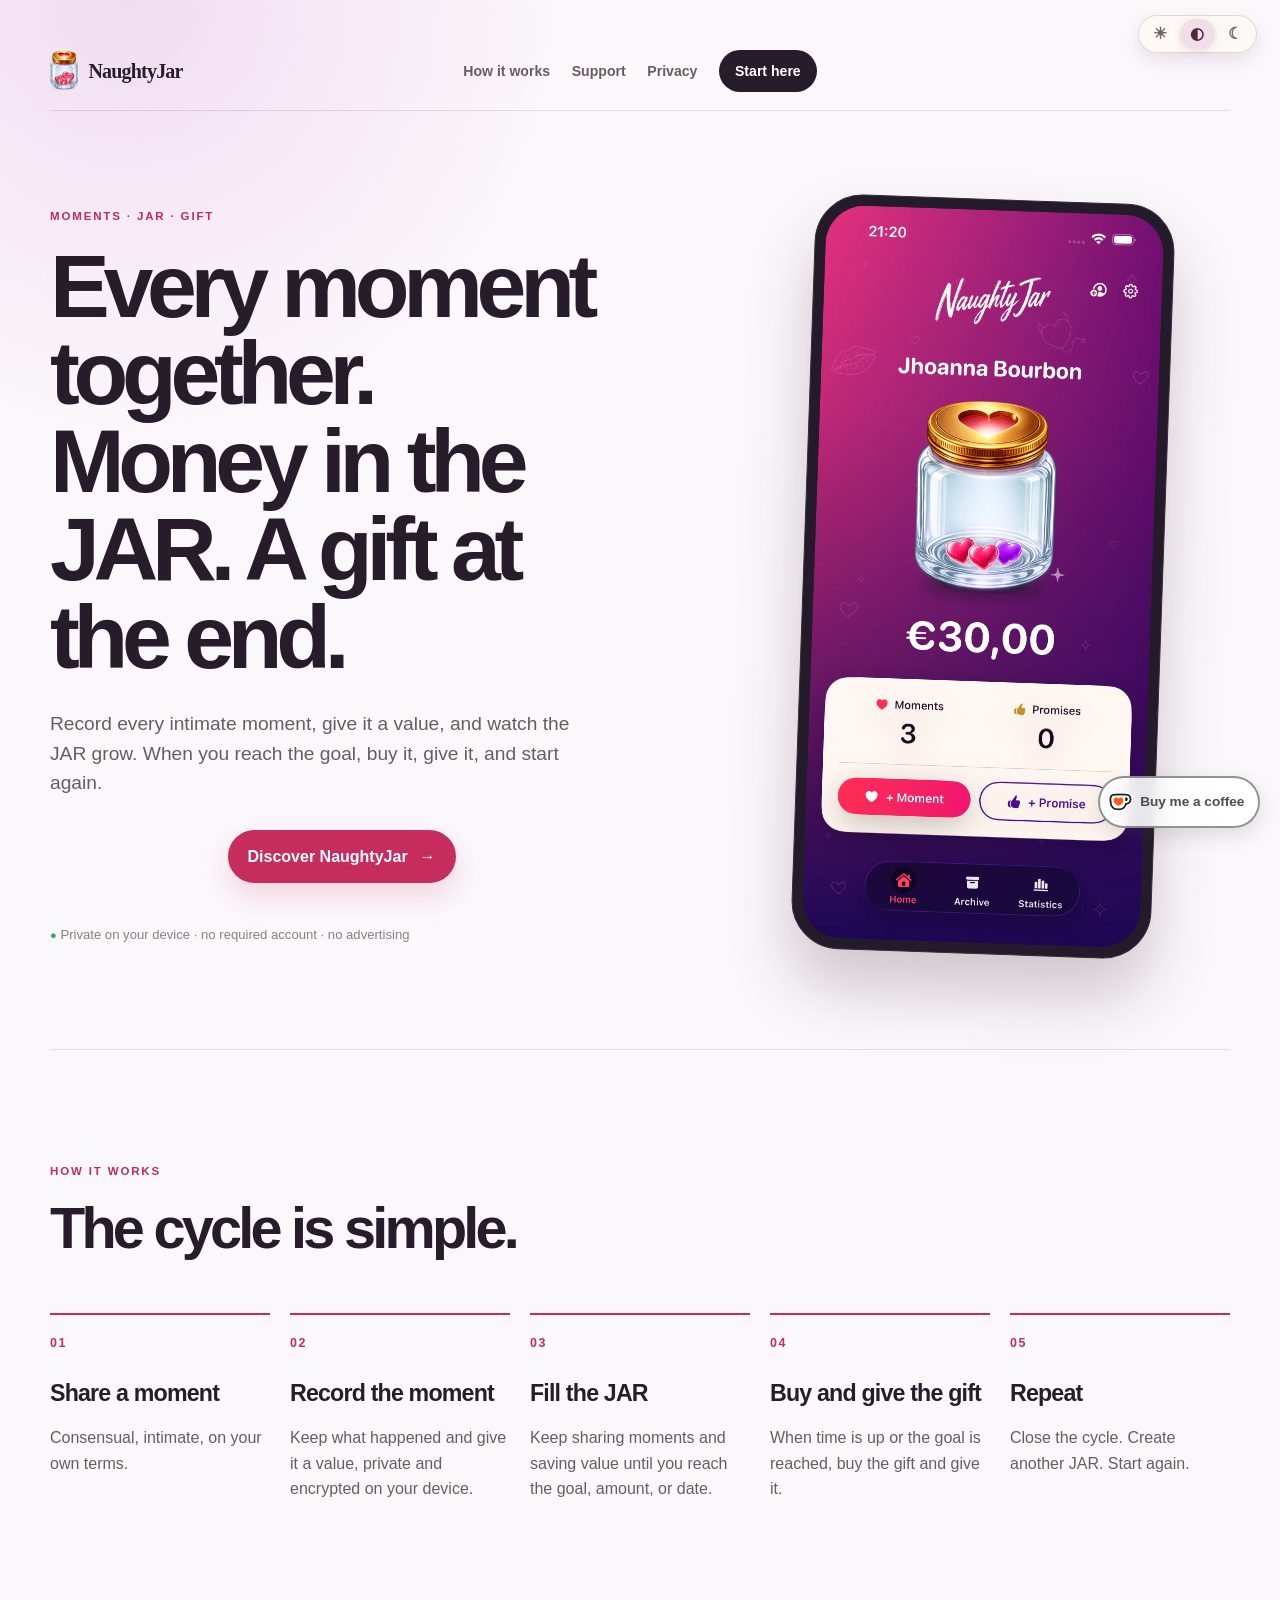
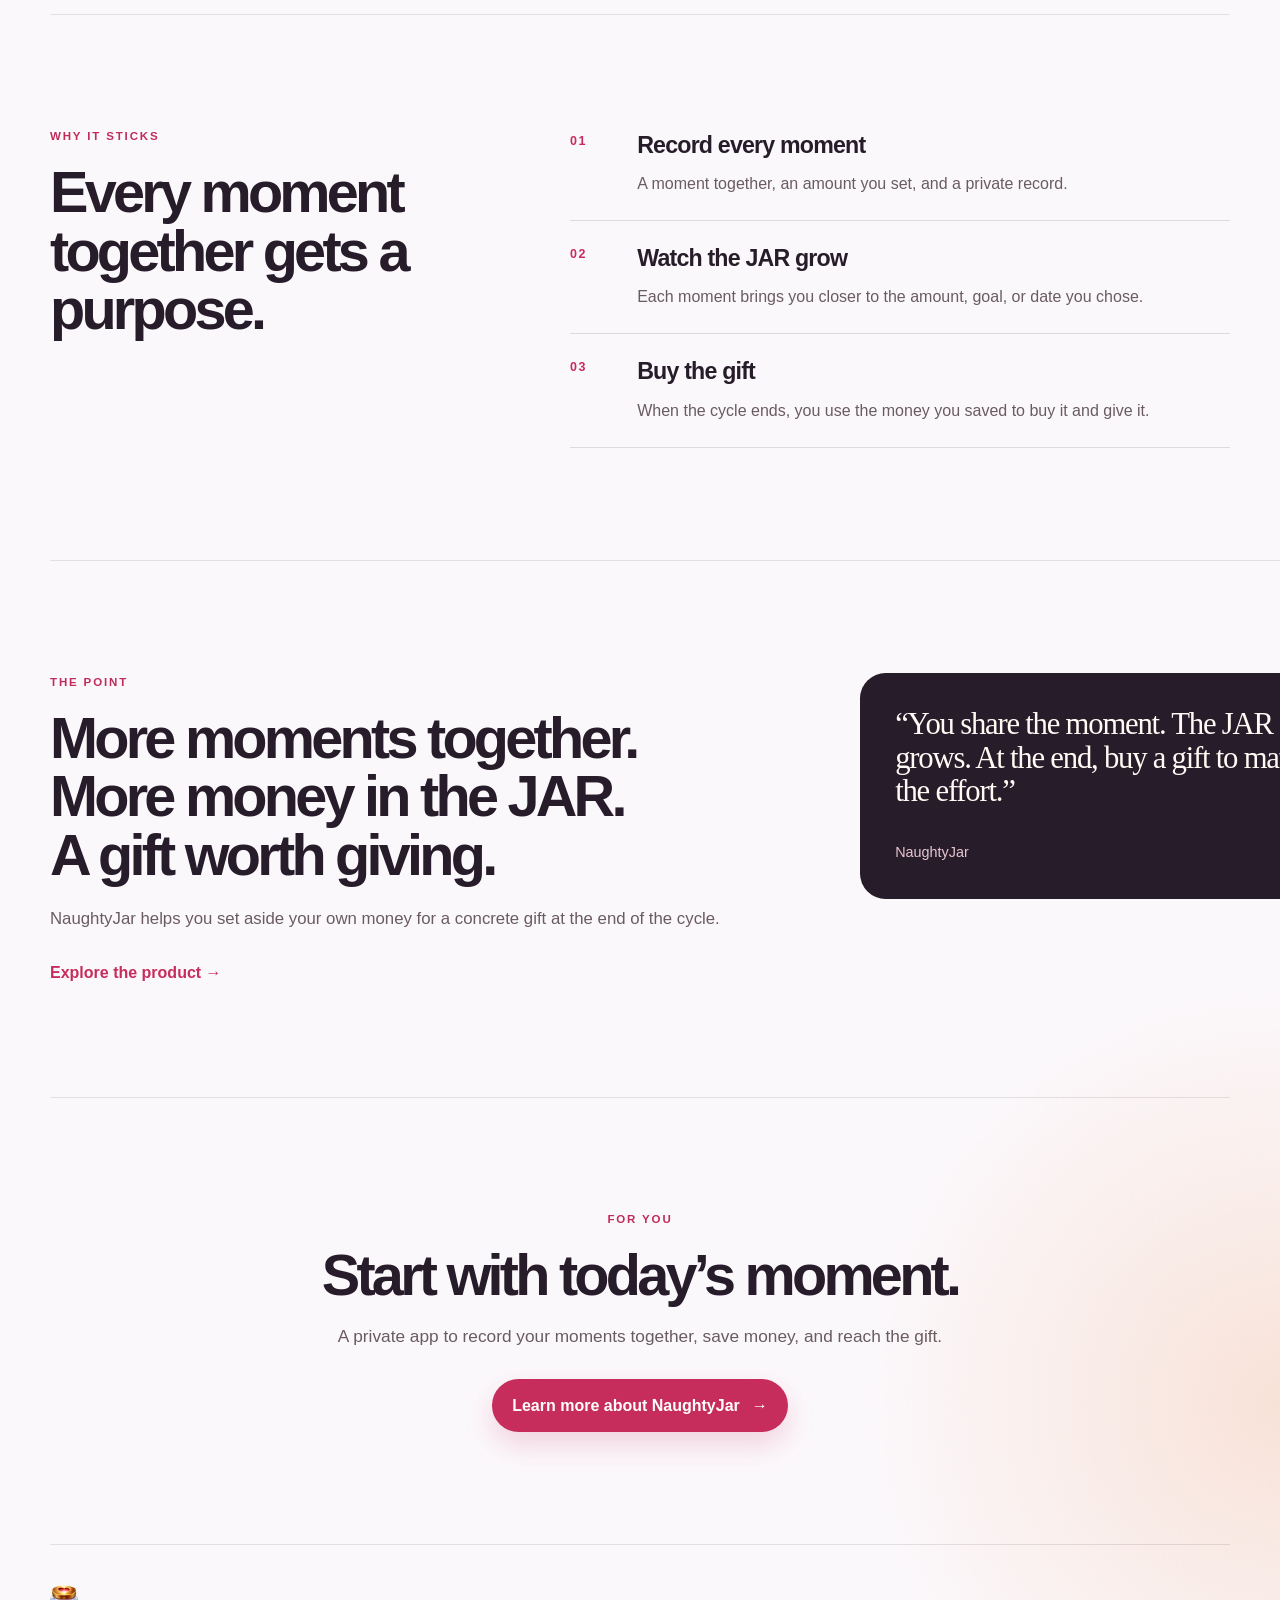
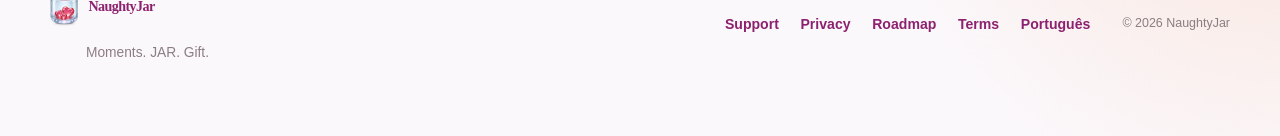
==== commit f5342db8: "Add files via upload" ====
--- a/en/index.html
+++ b/en/index.html
@@ -3,23 +3,23 @@
 <head>
   <meta charset="utf-8">
   <meta name="viewport" content="width=device-width, initial-scale=1">
-  <meta name="description" content="NaughtyJar — sex, money in the JAR, a gift at the end. Your private ritual.">
+  <meta name="description" content="NaughtyJar — every moment together turns into value in the JAR, until you reach the gift. Your private ritual.">
   <meta name="theme-color" content="#fffaf4">
-  <title>NaughtyJar — Sex. Money in the JAR. A gift at the end.</title>
+  <title>NaughtyJar — Every moment. Money in the JAR. A gift at the end.</title>
   <link rel="stylesheet" href="../style.css">
   <link rel="icon" type="image/png" href="../img/logo.png">
   <script defer src="../theme.js"></script>
 </head>
-<body>
+<body class="screenshots-disabled">
   <main class="landing">
     <nav class="landing-nav" aria-label="Main navigation"><a class="landing-wordmark" href="index.html"><img src="../img/logo.png" alt=""><span>NaughtyJar</span></a><div class="landing-nav-links"><a href="#how-it-works">How it works</a><a href="support.html">Support</a><a href="privacy.html">Privacy</a><a class="nav-cta" href="#start">Start here</a></div></nav>
-    <section class="landing-hero" aria-labelledby="hero-title"><div class="hero-copy"><p class="eyebrow">SEX · JAR · GIFT</p><h1 id="hero-title">Sex. Money in the JAR. A gift at the end.</h1><p class="hero-lede">Record every sexual moment, give it a value, and watch the JAR grow. When you reach the goal, buy it, give it, and start again.</p><div class="hero-actions"><a class="landing-button landing-button-primary" href="#start">Discover NaughtyJar <span aria-hidden="true">→</span></a><a class="text-link" href="#product">See the app <span aria-hidden="true">↓</span></a></div><p class="quiet-proof"><span aria-hidden="true">●</span> Private on your device · no required account · no advertising</p></div><div class="hero-product" aria-label="NaughtyJar home screen"><div class="device-frame"><img src="../img/app-screens/home-active.webp" alt="NaughtyJar home screen with Jhoanna, moments, and promises"></div></div></section>
-    <section class="product-section" id="product" aria-labelledby="product-title"><div class="section-heading"><p class="eyebrow">THE APP, WITHOUT THE HYPE</p><h2 id="product-title">Each time you have sex, the JAR grows.</h2><p>Record the intimate moment, set its value, and keep your goal in sight.</p></div><div class="screen-grid"><figure class="screen-card screen-card-tall"><div class="screen-placeholder" aria-hidden="true"><span>Screenshot placeholder</span></div><figcaption><strong>Add the person with you</strong><span>The record stays on your device.</span></figcaption></figure><figure class="screen-card screen-card-tall"><div class="screen-placeholder" aria-hidden="true"><span>Screenshot placeholder</span></div><figcaption><strong>Make the JAR yours</strong><span>Choose the look and set the goal.</span></figcaption></figure><div class="product-note"><p class="eyebrow">MADE FOR REAL LIFE</p><h3>No judgement. No feeds. No noise.</h3><p>The person you are with does not need to use the app. The record is yours: consensual sex, your money, and the goal you set. At the end, you buy the gift. The app does not pay you or offer prizes.</p></div></div></section>
-    <section class="how-section" id="how-it-works" aria-labelledby="how-title"><div class="section-heading"><p class="eyebrow">HOW IT WORKS</p><h2 id="how-title">The cycle is simple.</h2></div><div class="step-grid"><article><span class="step-number">01</span><h3>Have sex</h3><p>When it is consensual and right for everyone involved.</p></article><article><span class="step-number">02</span><h3>Record the moment</h3><p>Keep what happened and give it a value, private and encrypted on your device.</p></article><article><span class="step-number">03</span><h3>Fill the JAR</h3><p>Keep having sex and saving value until you reach the goal, amount, or date.</p></article><article><span class="step-number">04</span><h3>Buy and give the gift</h3><p>When time is up or the goal is reached, buy the gift and give it.</p></article><article><span class="step-number">05</span><h3>Repeat</h3><p>Close the cycle. Create another JAR. Start again.</p></article></div></section>
-    <section class="benefits-section" aria-labelledby="benefits-title"><div class="benefit-intro"><p class="eyebrow">WHY IT STICKS</p><h2 id="benefits-title">Sex gets a purpose.</h2></div><div class="benefit-list"><article><span>01</span><div><h3>Record every moment</h3><p>A sexual encounter, an amount you set, and a private record.</p></div></article><article><span>02</span><div><h3>Watch the JAR grow</h3><p>Each moment brings you closer to the amount, goal, or date you chose.</p></div></article><article><span>03</span><div><h3>Buy the gift</h3><p>When the cycle ends, you use the money you saved to buy it and give it.</p></div></article></div></section>
-    <section class="daily-section" aria-labelledby="daily-title"><div class="daily-copy"><p class="eyebrow">THE POINT</p><h2>More sex. More money in the JAR. A gift worth giving.</h2><p>NaughtyJar helps you set aside your own money for a concrete gift at the end of the cycle.</p><a class="text-link" href="support.html">Explore the product <span aria-hidden="true">→</span></a></div><div class="daily-quote"><p>“You have sex. The JAR grows.<br>At the end, buy a gift<br>to match the effort.”</p><span>NaughtyJar</span></div></section>
-    <section class="final-cta" id="start" aria-labelledby="cta-title"><p class="eyebrow">FOR YOU</p><h2>Start with today’s moment.</h2><p>A private app to record sex, save money, and reach the gift.</p><a class="landing-button landing-button-primary" href="support.html">Learn more about NaughtyJar <span aria-hidden="true">→</span></a></section>
+    <section class="landing-hero" aria-labelledby="hero-title"><div class="hero-copy"><p class="eyebrow">MOMENTS · JAR · GIFT</p><h1 id="hero-title">Every moment together. Money in the JAR. A gift at the end.</h1><p class="hero-lede">Record every intimate moment, give it a value, and watch the JAR grow. When you reach the goal, buy it, give it, and start again.</p><div class="hero-actions"><a class="landing-button landing-button-primary" href="#start">Discover NaughtyJar <span aria-hidden="true">→</span></a><a class="text-link" href="#product">See the app <span aria-hidden="true">↓</span></a></div><p class="quiet-proof"><span aria-hidden="true">●</span> Private on your device · no required account · no advertising</p></div><div class="hero-product" aria-label="NaughtyJar home screen"><div class="device-frame"><img src="../img/app-screens/home-active.webp" alt="NaughtyJar home screen with Jhoanna, moments, and promises"></div></div></section>
+    <section class="product-section" id="product" aria-labelledby="product-title"><div class="section-heading"><p class="eyebrow">THE APP, WITHOUT THE HYPE</p><h2 id="product-title">Each time it happens, the JAR grows.</h2><p>Record the moment, set its value, and keep your goal in sight.</p></div><div class="screen-grid"><div class="product-note"><p class="eyebrow">MADE FOR REAL LIFE</p><h3>No judgement. No feeds. No noise.</h3><p>The person you are with does not need to use the app. The record is yours: consensual moments together, your money, and the goal you set. At the end, you buy the gift. The app does not pay you or offer prizes.</p></div></div></section>
+    <section class="how-section" id="how-it-works" aria-labelledby="how-title"><div class="section-heading"><p class="eyebrow">HOW IT WORKS</p><h2 id="how-title">The cycle is simple.</h2></div><div class="step-grid"><article><span class="step-number">01</span><h3>Share a moment</h3><p>Consensual, intimate, on your own terms.</p></article><article><span class="step-number">02</span><h3>Record the moment</h3><p>Keep what happened and give it a value, private and encrypted on your device.</p></article><article><span class="step-number">03</span><h3>Fill the JAR</h3><p>Keep sharing moments and saving value until you reach the goal, amount, or date.</p></article><article><span class="step-number">04</span><h3>Buy and give the gift</h3><p>When time is up or the goal is reached, buy the gift and give it.</p></article><article><span class="step-number">05</span><h3>Repeat</h3><p>Close the cycle. Create another JAR. Start again.</p></article></div></section>
+    <section class="benefits-section" aria-labelledby="benefits-title"><div class="benefit-intro"><p class="eyebrow">WHY IT STICKS</p><h2 id="benefits-title">Every moment together gets a purpose.</h2></div><div class="benefit-list"><article><span>01</span><div><h3>Record every moment</h3><p>A moment together, an amount you set, and a private record.</p></div></article><article><span>02</span><div><h3>Watch the JAR grow</h3><p>Each moment brings you closer to the amount, goal, or date you chose.</p></div></article><article><span>03</span><div><h3>Buy the gift</h3><p>When the cycle ends, you use the money you saved to buy it and give it.</p></div></article></div></section>
+    <section class="daily-section" aria-labelledby="daily-title"><div class="daily-copy"><p class="eyebrow">THE POINT</p><h2><span>More moments together.</span><span>More money in the JAR.</span><span>A gift worth giving.</span></h2><p>NaughtyJar helps you set aside your own money for a concrete gift at the end of the cycle.</p><a class="text-link" href="support.html">Explore the product <span aria-hidden="true">→</span></a></div><div class="daily-quote"><p>“You share the moment. The JAR grows. At the end, buy a gift to match the effort.”</p><span>NaughtyJar</span></div></section>
+    <section class="final-cta" id="start" aria-labelledby="cta-title"><p class="eyebrow">FOR YOU</p><h2>Start with today’s moment.</h2><p>A private app to record your moments together, save money, and reach the gift.</p><a class="landing-button landing-button-primary" href="support.html">Learn more about NaughtyJar <span aria-hidden="true">→</span></a></section>
   </main>
-  <footer class="landing-footer"><div><a class="landing-wordmark" href="index.html"><img src="../img/logo.png" alt=""><span>NaughtyJar</span></a><p>Sex. JAR. Gift.</p></div><nav aria-label="Legal information"><a href="support.html">Support</a><a href="privacy.html">Privacy</a><a href="roadmap.html">Roadmap</a><a href="terms.html">Terms</a><a href="../index.html" lang="pt-PT">Português</a></nav><span class="copyright">© 2026 NaughtyJar</span></footer>
+  <footer class="landing-footer"><div><a class="landing-wordmark" href="index.html"><img src="../img/logo.png" alt=""><span>NaughtyJar</span></a><p>Moments. JAR. Gift.</p></div><nav aria-label="Legal information"><a href="support.html">Support</a><a href="privacy.html">Privacy</a><a href="roadmap.html">Roadmap</a><a href="terms.html">Terms</a><a href="../index.html" lang="pt-PT">Português</a></nav><span class="copyright">© 2026 NaughtyJar</span></footer>
 </body>
 </html>
--- a/style.css
+++ b/style.css
@@ -237,6 +237,9 @@
 .device-frame { width: min(100%, 360px); padding: .62rem; border: 1px solid #3d2635; border-radius: 3rem; background: #241b2a; box-shadow: 0 2.4rem 4rem rgb(55 23 49 / 22%); transform: rotate(2deg); }
 .device-frame img { display: block; width: 100%; border-radius: 2.45rem; }
 .product-section, .how-section, .benefits-section, .daily-section, .final-cta { padding: 7rem 0; border-top: 1px solid rgb(61 34 42 / 12%); }
+/* Keep the HERO product preview active while the additional app screenshots are paused. */
+.screenshots-disabled .product-section { display: none; }
+.screenshots-disabled .hero-actions .text-link { display: none; }
 .section-heading { max-width: 680px; margin-bottom: 3.5rem; }
 .landing h2 { margin: 0; font-size: clamp(2.3rem, 4.5vw, 4.2rem); line-height: 1.02; letter-spacing: -.065em; }
 .section-heading > p:last-child { max-width: 570px; margin: 1.25rem 0 0; color: #695b61; font-size: 1.08rem; line-height: 1.6; }
@@ -262,13 +265,14 @@
 .benefit-list p { margin: .45rem 0 0; }
 .daily-section { display: grid; width: calc(100% + 200px); grid-template-columns: minmax(0, 1fr) 520px; gap: 5rem; align-items: start; }
 .daily-copy { max-width: none; }
+.daily-copy h2 span, .daily-quote p span { display: block; }
 .daily-copy > p:not(.eyebrow) { margin: 1.3rem 0 1.7rem; font-size: 1.05rem; white-space: nowrap; }
 .daily-quote { padding: 2.2rem; border-radius: 1.6rem; background: #271c2a; color: #fffaf4; transform: translateX(-50px); }
 .daily-quote p { margin: 0; font-family: Georgia, "Times New Roman", serif; font-size: clamp(1.7rem, 2.7vw, 2.4rem); line-height: 1.1; letter-spacing: -.04em; }
 html[lang="en"] .daily-quote p { font-size: clamp(1.6rem, 2.4vw, 2.15rem); }
 .daily-quote span { display: block; margin-top: 2rem; color: #e7c5cf; font-size: .9rem; }
 .final-cta { text-align: center; }
-.final-cta > p:not(.eyebrow) { max-width: 680px; margin: 1.1rem auto 1.8rem; color: #695b61; font-size: 1.08rem; }
+.final-cta > p:not(.eyebrow) { max-width: 1000px; margin: 1.1rem auto 1.8rem; color: #695b61; font-size: 1.08rem; white-space: nowrap; }
 .landing-footer { display: grid; grid-template-columns: 1fr auto auto; align-items: center; gap: 2rem; width: min(100%, 1180px); margin: 0 auto; padding: 2.5rem 0 3rem; border-top: 1px solid rgb(61 34 42 / 12%); }
 .landing-footer p { margin: .55rem 0 0 36px; color: #8c7d82; font-size: .86rem; }
 .landing-footer .copyright { color: #8c7d82; font-size: .78rem; }
@@ -286,6 +290,7 @@
   .screen-card { max-width: 430px; }
   .product-note { max-width: none; }
   .daily-copy > p:not(.eyebrow) { white-space: normal; }
+  .final-cta > p:not(.eyebrow) { white-space: normal; }
   .daily-quote { transform: none; }
   .step-grid { grid-template-columns: 1fr; gap: 2.2rem; }
   .landing-footer { grid-template-columns: 1fr; gap: 1.4rem; padding: 2rem 0 2.5rem; }
@@ -343,10 +348,10 @@
 .document-page + .footer-divider { width: min(100%, 1120px); height: 1px; margin: 4rem auto 0; border-top-color: rgb(61 34 42 / 14%); }
 .document-page + .footer-divider + .site-language-strip { display: none; }
 .site-language-strip { margin-top: 1.5rem; }
-.site-footer { display: grid; grid-template-columns: 1fr auto auto; align-items: center; gap: 2rem; width: min(100%, 1180px); margin: 0 auto; padding: 2.5rem 0 3rem; border-top: 1px solid rgb(61 34 42 / 12%); }
+.site-footer { display: grid; grid-template-columns: 1fr auto auto; align-items: center; gap: 2rem; width: min(100%, 1180px); margin: 0 auto; padding: 2.5rem 0 3rem; }
 .site-footer::before { display: none; }
 .site-footer > div { grid-column: 1; grid-row: 1; }
-.site-footer > div p { margin: .55rem 0 0 36px; color: #8c7d82; font-size: .86rem; }
+.site-footer > div p { margin: -0.85rem 0 0 36px; color: #8c7d82; font-size: .86rem; }
 .site-footer > span:first-of-type { grid-column: 3; grid-row: 1; color: #8c7d82; font-size: .78rem; }
 .site-footer nav { grid-column: 2; grid-row: 1; justify-content: flex-end; }
 
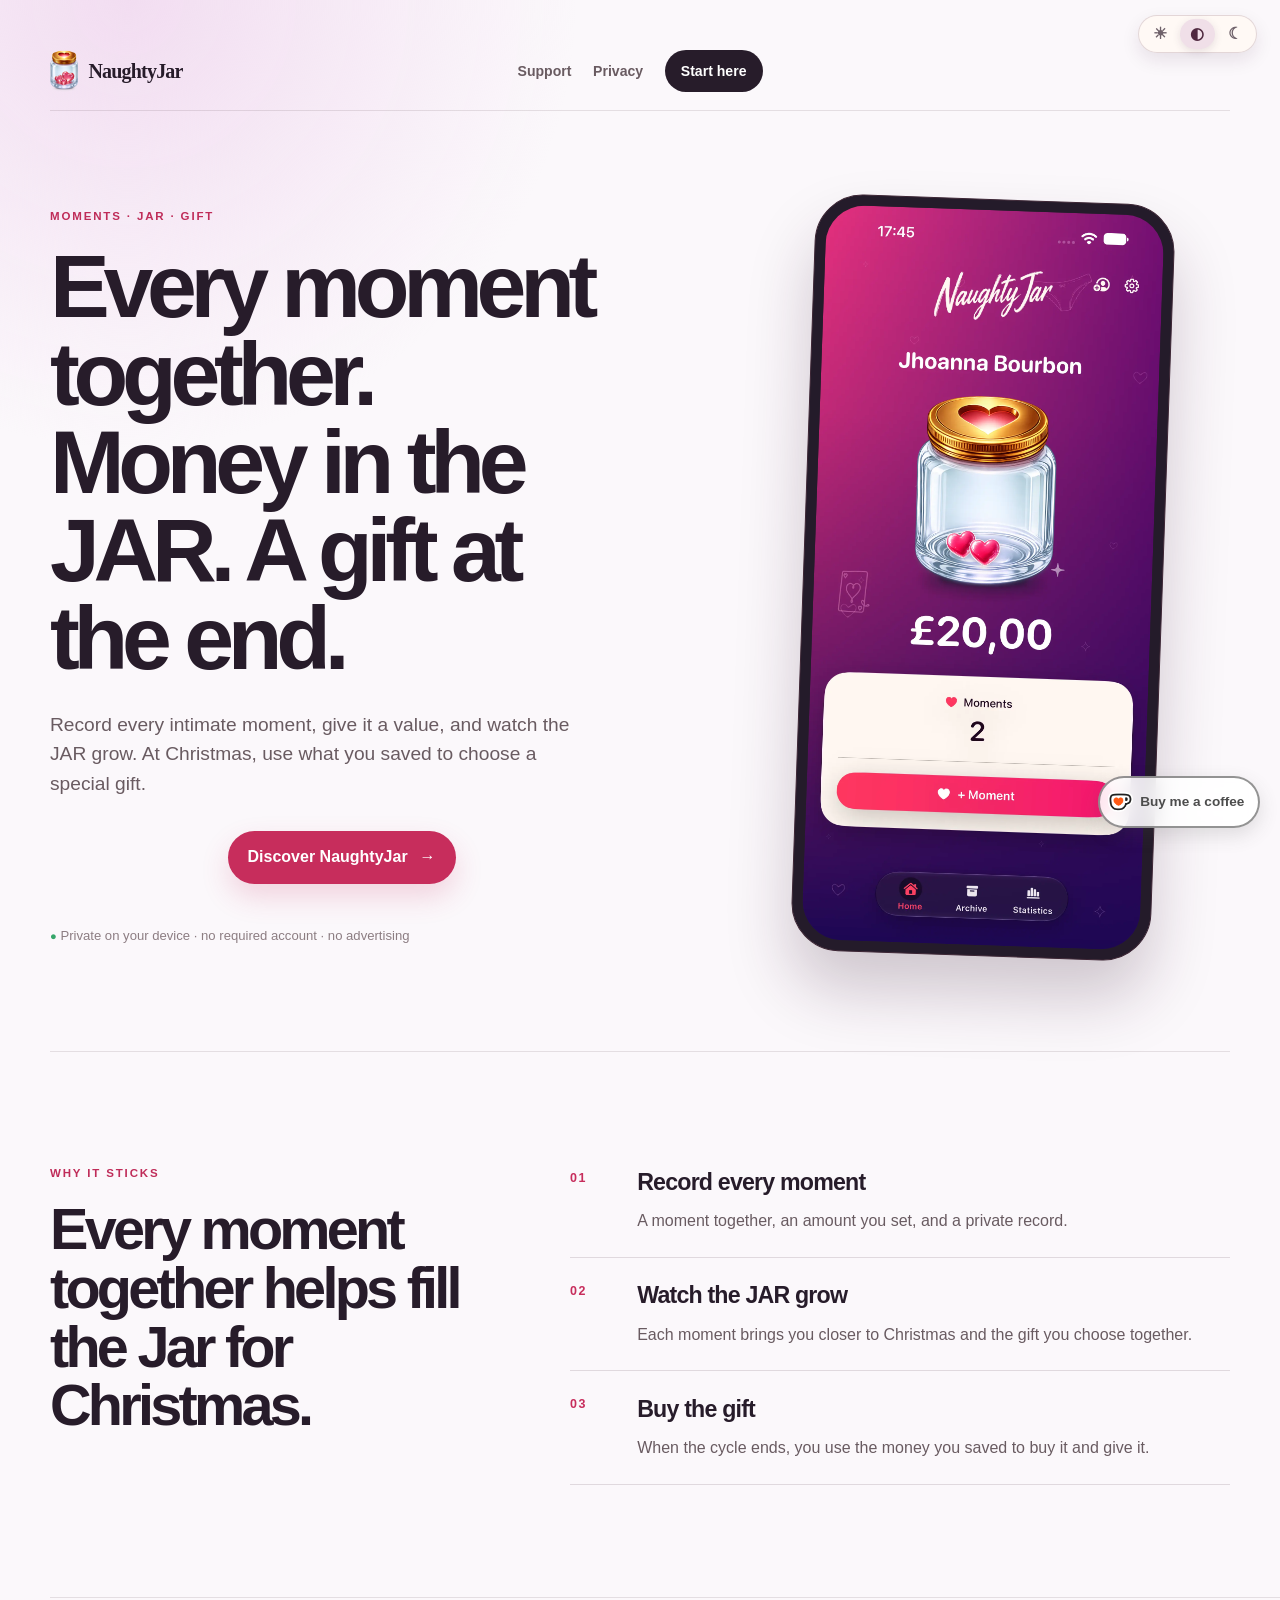
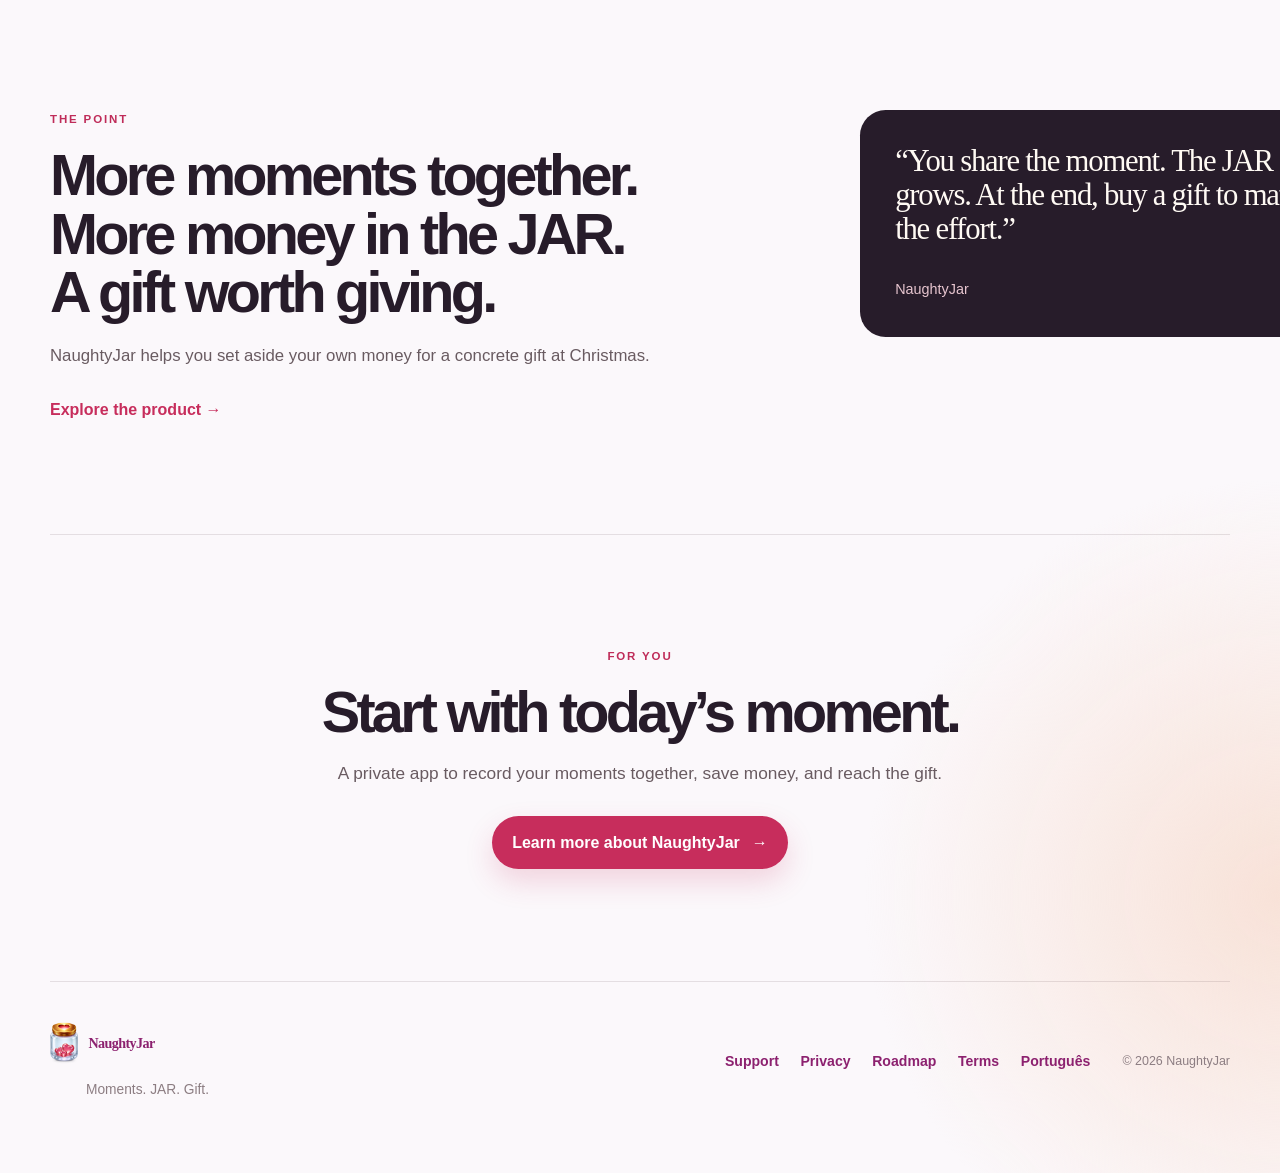
==== commit a9b7cae8: "Add files via upload" ====
--- a/en/index.html
+++ b/en/index.html
@@ -12,12 +12,11 @@
 </head>
 <body class="screenshots-disabled">
   <main class="landing">
-    <nav class="landing-nav" aria-label="Main navigation"><a class="landing-wordmark" href="index.html"><img src="../img/logo.png" alt=""><span>NaughtyJar</span></a><div class="landing-nav-links"><a href="#how-it-works">How it works</a><a href="support.html">Support</a><a href="privacy.html">Privacy</a><a class="nav-cta" href="#start">Start here</a></div></nav>
-    <section class="landing-hero" aria-labelledby="hero-title"><div class="hero-copy"><p class="eyebrow">MOMENTS · JAR · GIFT</p><h1 id="hero-title">Every moment together. Money in the JAR. A gift at the end.</h1><p class="hero-lede">Record every intimate moment, give it a value, and watch the JAR grow. When you reach the goal, buy it, give it, and start again.</p><div class="hero-actions"><a class="landing-button landing-button-primary" href="#start">Discover NaughtyJar <span aria-hidden="true">→</span></a><a class="text-link" href="#product">See the app <span aria-hidden="true">↓</span></a></div><p class="quiet-proof"><span aria-hidden="true">●</span> Private on your device · no required account · no advertising</p></div><div class="hero-product" aria-label="NaughtyJar home screen"><div class="device-frame"><img src="../img/app-screens/home-active.webp" alt="NaughtyJar home screen with Jhoanna, moments, and promises"></div></div></section>
-    <section class="product-section" id="product" aria-labelledby="product-title"><div class="section-heading"><p class="eyebrow">THE APP, WITHOUT THE HYPE</p><h2 id="product-title">Each time it happens, the JAR grows.</h2><p>Record the moment, set its value, and keep your goal in sight.</p></div><div class="screen-grid"><div class="product-note"><p class="eyebrow">MADE FOR REAL LIFE</p><h3>No judgement. No feeds. No noise.</h3><p>The person you are with does not need to use the app. The record is yours: consensual moments together, your money, and the goal you set. At the end, you buy the gift. The app does not pay you or offer prizes.</p></div></div></section>
-    <section class="how-section" id="how-it-works" aria-labelledby="how-title"><div class="section-heading"><p class="eyebrow">HOW IT WORKS</p><h2 id="how-title">The cycle is simple.</h2></div><div class="step-grid"><article><span class="step-number">01</span><h3>Share a moment</h3><p>Consensual, intimate, on your own terms.</p></article><article><span class="step-number">02</span><h3>Record the moment</h3><p>Keep what happened and give it a value, private and encrypted on your device.</p></article><article><span class="step-number">03</span><h3>Fill the JAR</h3><p>Keep sharing moments and saving value until you reach the goal, amount, or date.</p></article><article><span class="step-number">04</span><h3>Buy and give the gift</h3><p>When time is up or the goal is reached, buy the gift and give it.</p></article><article><span class="step-number">05</span><h3>Repeat</h3><p>Close the cycle. Create another JAR. Start again.</p></article></div></section>
-    <section class="benefits-section" aria-labelledby="benefits-title"><div class="benefit-intro"><p class="eyebrow">WHY IT STICKS</p><h2 id="benefits-title">Every moment together gets a purpose.</h2></div><div class="benefit-list"><article><span>01</span><div><h3>Record every moment</h3><p>A moment together, an amount you set, and a private record.</p></div></article><article><span>02</span><div><h3>Watch the JAR grow</h3><p>Each moment brings you closer to the amount, goal, or date you chose.</p></div></article><article><span>03</span><div><h3>Buy the gift</h3><p>When the cycle ends, you use the money you saved to buy it and give it.</p></div></article></div></section>
-    <section class="daily-section" aria-labelledby="daily-title"><div class="daily-copy"><p class="eyebrow">THE POINT</p><h2><span>More moments together.</span><span>More money in the JAR.</span><span>A gift worth giving.</span></h2><p>NaughtyJar helps you set aside your own money for a concrete gift at the end of the cycle.</p><a class="text-link" href="support.html">Explore the product <span aria-hidden="true">→</span></a></div><div class="daily-quote"><p>“You share the moment. The JAR grows. At the end, buy a gift to match the effort.”</p><span>NaughtyJar</span></div></section>
+    <nav class="landing-nav" aria-label="Main navigation"><a class="landing-wordmark" href="index.html"><img src="../img/logo.png" alt=""><span>NaughtyJar</span></a><div class="landing-nav-links"><a href="support.html">Support</a><a href="privacy.html">Privacy</a><a class="nav-cta" href="#start">Start here</a></div></nav>
+    <section class="landing-hero" aria-labelledby="hero-title"><div class="hero-copy"><p class="eyebrow">MOMENTS · JAR · GIFT</p><h1 id="hero-title">Every moment together. Money in the JAR. A gift at the end.</h1><p class="hero-lede">Record every intimate moment, give it a value, and watch the JAR grow. At Christmas, use what you saved to choose a special gift.</p><div class="hero-actions"><a class="landing-button landing-button-primary" href="#start">Discover NaughtyJar <span aria-hidden="true">→</span></a><a class="text-link" href="#product">See the app <span aria-hidden="true">↓</span></a></div><p class="quiet-proof"><span aria-hidden="true">●</span> Private on your device · no required account · no advertising</p></div><div class="hero-product" aria-label="NaughtyJar home screen"><div class="device-frame"><img src="../img/app-screens/home-active.webp" alt="NaughtyJar home screen"></div></div></section>
+    <section class="product-section" id="product" aria-labelledby="product-title"><div class="section-heading"><p class="eyebrow">THE APP, WITHOUT THE HYPE</p><h2 id="product-title">Each time it happens, the JAR grows.</h2><p>Record the moment, set its value, and keep Christmas in sight.</p></div><div class="screen-grid"><div class="product-note"><p class="eyebrow">MADE FOR REAL LIFE</p><h3>No judgement. No feeds. No noise.</h3><p>The person you are with does not need to use the app. The record is yours: consensual moments together, your money, and the goal you set. At the end, you buy the gift. The app does not pay you or offer prizes.</p></div></div></section>
+    <section class="benefits-section" aria-labelledby="benefits-title"><div class="benefit-intro"><p class="eyebrow">WHY IT STICKS</p><h2 id="benefits-title">Every moment together helps fill the Jar for Christmas.</h2></div><div class="benefit-list"><article><span>01</span><div><h3>Record every moment</h3><p>A moment together, an amount you set, and a private record.</p></div></article><article><span>02</span><div><h3>Watch the JAR grow</h3><p>Each moment brings you closer to Christmas and the gift you choose together.</p></div></article><article><span>03</span><div><h3>Buy the gift</h3><p>When the cycle ends, you use the money you saved to buy it and give it.</p></div></article></div></section>
+    <section class="daily-section" aria-labelledby="daily-title"><div class="daily-copy"><p class="eyebrow">THE POINT</p><h2><span>More moments together.</span><span>More money in the JAR.</span><span>A gift worth giving.</span></h2><p>NaughtyJar helps you set aside your own money for a concrete gift at Christmas.</p><a class="text-link" href="support.html">Explore the product <span aria-hidden="true">→</span></a></div><div class="daily-quote"><p>“You share the moment. The JAR grows. At the end, buy a gift to match the effort.”</p><span>NaughtyJar</span></div></section>
     <section class="final-cta" id="start" aria-labelledby="cta-title"><p class="eyebrow">FOR YOU</p><h2>Start with today’s moment.</h2><p>A private app to record your moments together, save money, and reach the gift.</p><a class="landing-button landing-button-primary" href="support.html">Learn more about NaughtyJar <span aria-hidden="true">→</span></a></section>
   </main>
   <footer class="landing-footer"><div><a class="landing-wordmark" href="index.html"><img src="../img/logo.png" alt=""><span>NaughtyJar</span></a><p>Moments. JAR. Gift.</p></div><nav aria-label="Legal information"><a href="support.html">Support</a><a href="privacy.html">Privacy</a><a href="roadmap.html">Roadmap</a><a href="terms.html">Terms</a><a href="../index.html" lang="pt-PT">Português</a></nav><span class="copyright">© 2026 NaughtyJar</span></footer>
